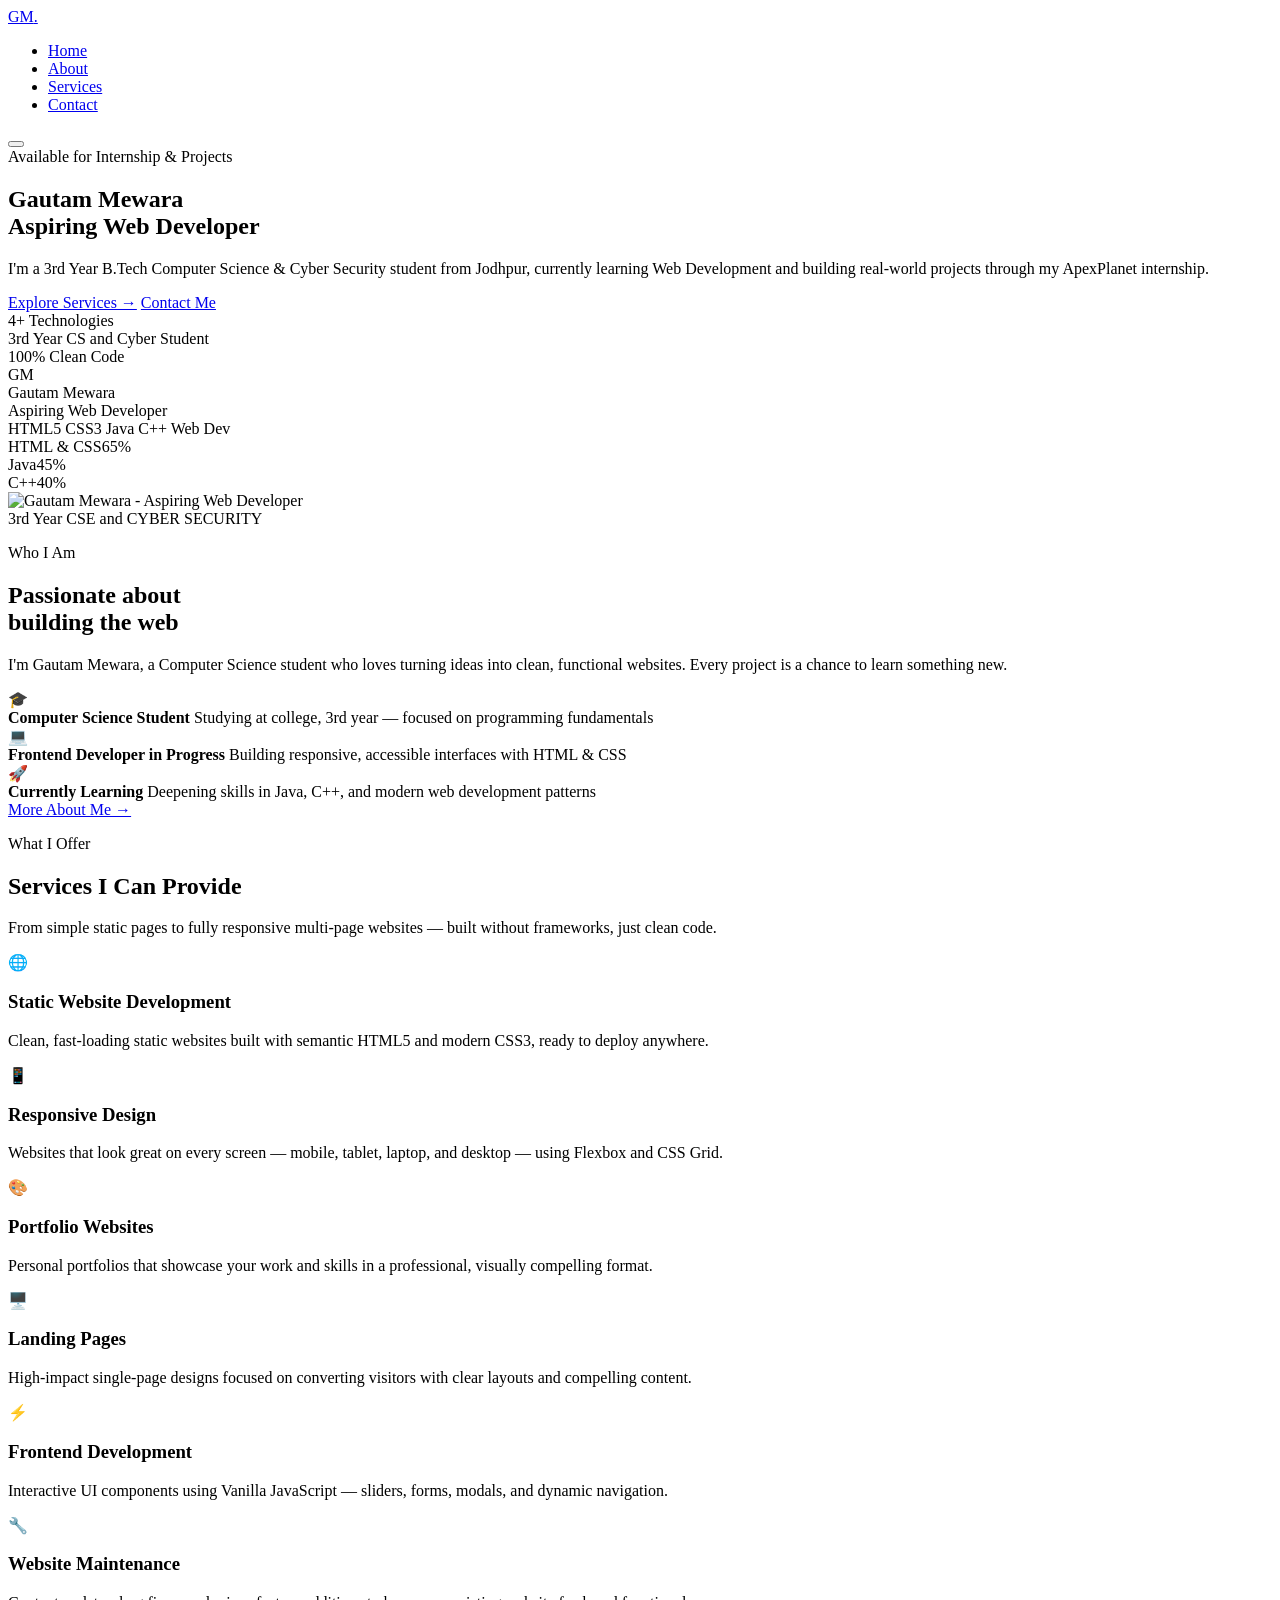
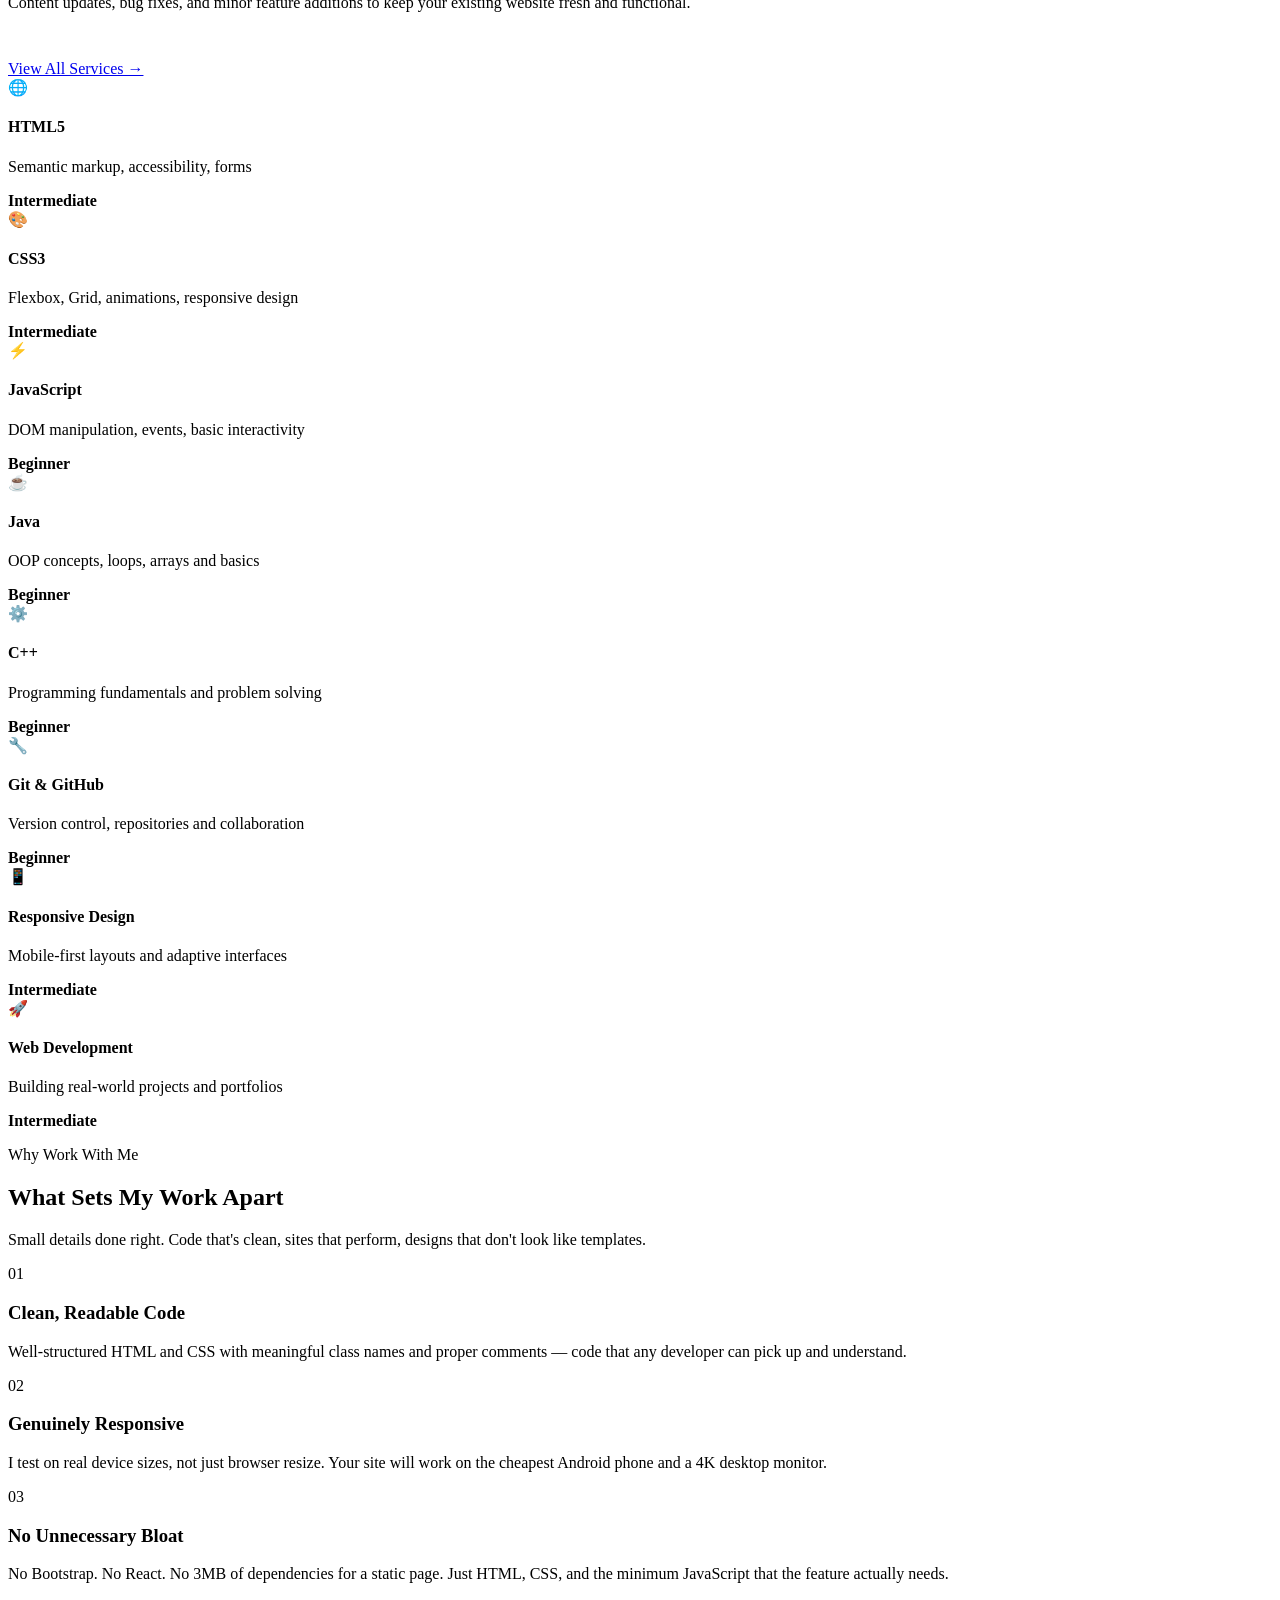
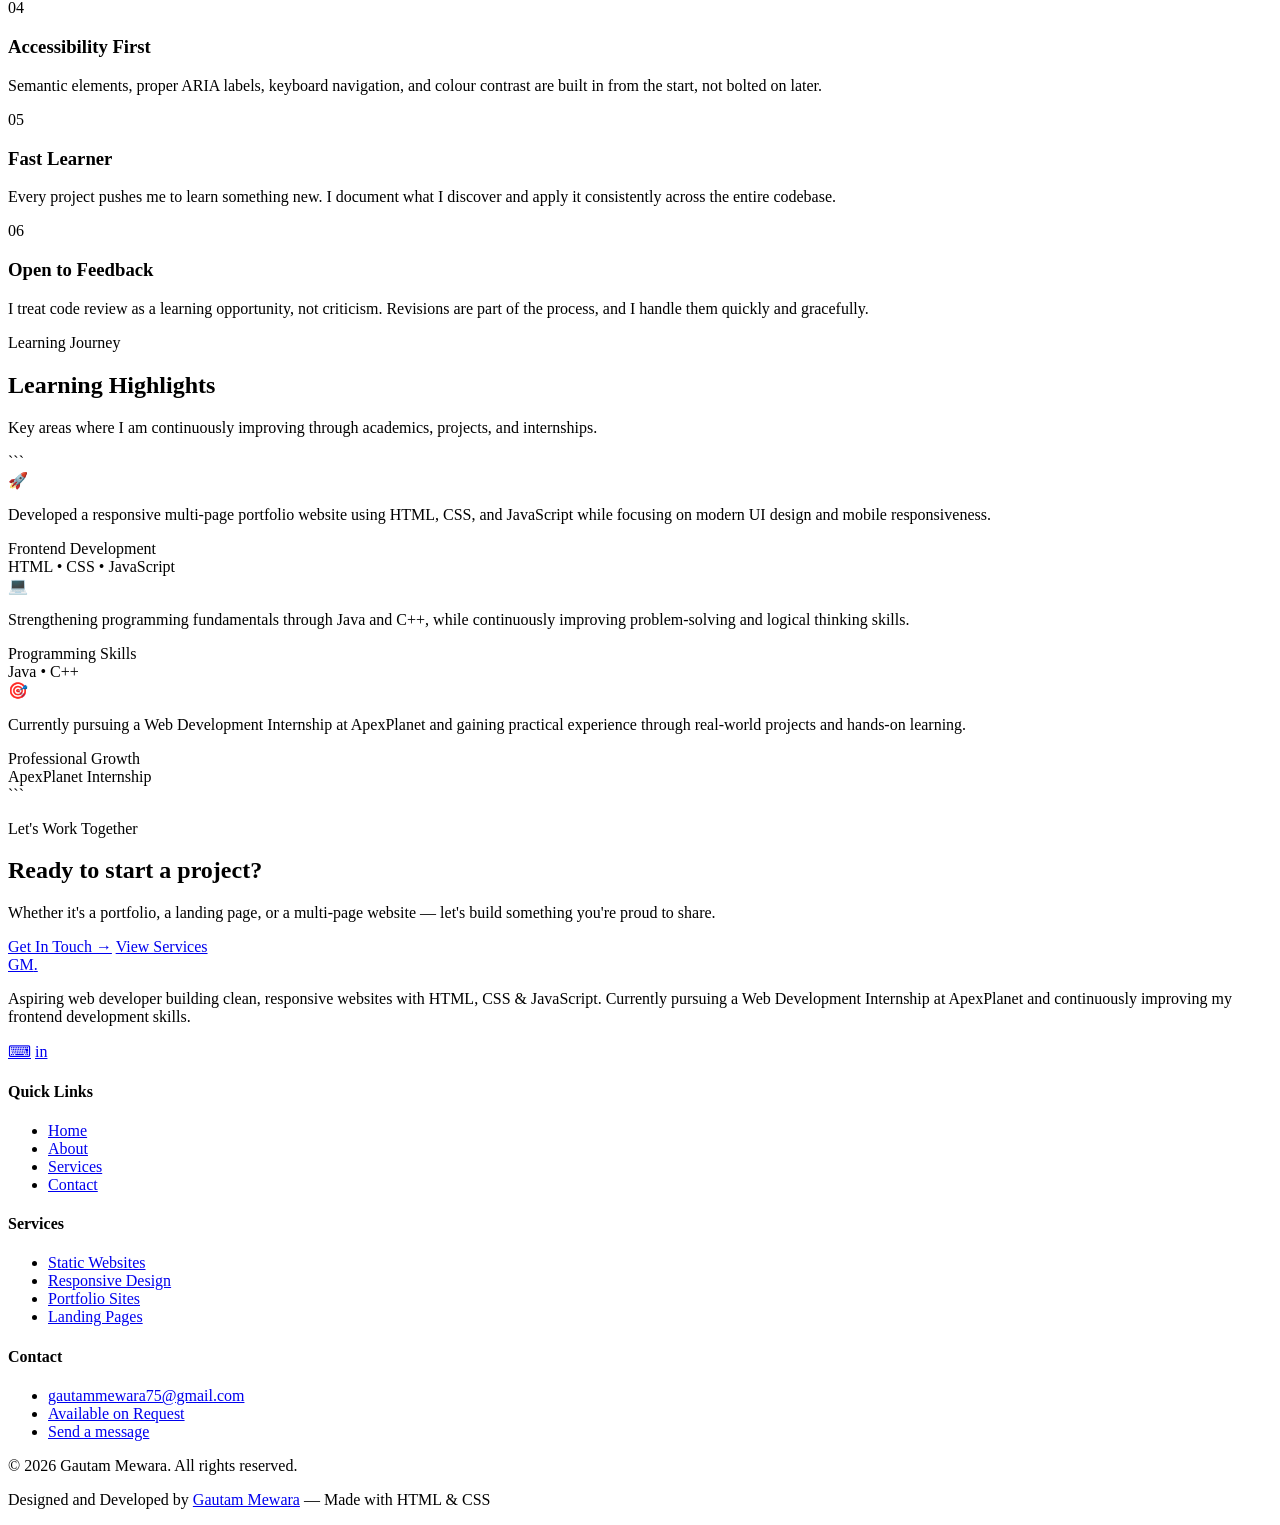
==== index.html @ 84633208 "Add files via upload" ====
<!DOCTYPE html>
<html lang="en">
<head>
  <!-- Created by Gautam Mewara -->
  <meta charset="UTF-8" />
  <meta name="viewport" content="width=device-width, initial-scale=1.0" />
  <meta name="description" content="Gautam Mewara — Aspiring Web Developer. Responsive, modern websites built with HTML, CSS & JavaScript." />
  <title>Gautam Mewara — Aspiring Web Developer</title>
  <link rel="stylesheet" href="css/style.css" />
  <link rel="preconnect" href="https://fonts.googleapis.com" />
  <link rel="preconnect" href="https://fonts.gstatic.com" crossorigin />
</head>
<body>

  <!-- ══ NAVBAR ══════════════════════════════════════════════ -->
  <header>
    <nav class="navbar" role="navigation" aria-label="Main navigation">
      <div class="container nav-inner">
        <a href="index.html" class="nav-logo">GM<span>.</span></a>

        <ul class="nav-links" role="list">
          <li><a href="index.html" class="active" aria-current="page">Home</a></li>
          <li><a href="about.html">About</a></li>
          <li><a href="services.html">Services</a></li>
          <li><a href="contact.html">Contact</a></li>
        </ul>

        <button class="nav-toggle" aria-label="Toggle mobile menu" aria-expanded="false">
          <span></span><span></span><span></span>
        </button>
      </div>
    </nav>
  </header>

  <main>

    <!-- ══ HERO ══════════════════════════════════════════════ -->
    <section class="hero" aria-labelledby="hero-heading">
      <div class="hero-orb-2"></div>
      <div class="container hero-grid">

        <div class="hero-content">
          <div class="hero-eyebrow">Available for Internship &amp; Projects</div>

          <h1 class="hero-title" id="hero-heading">
          Gautam <span class="highlight">Mewara</span><br />
           Aspiring Web Developer
          </h1>
          <p class="hero-subtitle">
           I'm a 3rd Year B.Tech Computer Science & Cyber Security student from Jodhpur, currently learning Web Development and building real-world projects through my ApexPlanet internship.
          </p>

          <div class="hero-actions">
            <a href="services.html" class="btn btn-primary">Explore Services →</a>
            <a href="contact.html" class="btn btn-outline">Contact Me</a>
          </div>

          <div class="hero-stats">
            <div class="stat-item">
              <span class="stat-number">4+</span>
              <span class="stat-label">Technologies</span>
            </div>
            <div class="stat-item">
              <span class="stat-number">3rd</span>
              <span class="stat-label">Year CS and Cyber Student</span>
            </div>
            <div class="stat-item">
              <span class="stat-number">100%</span>
              <span class="stat-label">Clean Code</span>
            </div>
          </div>
        </div>

        <div class="hero-visual" aria-hidden="true">
          <div class="hero-card glass">
            <div class="hero-card-avatar">GM</div>
            <div class="hero-card-name">Gautam Mewara</div>
            <div class="hero-card-role">Aspiring Web Developer</div>

            <div class="hero-card-skills">
              <span class="skill-tag">HTML5</span>
              <span class="skill-tag">CSS3</span>
              <span class="skill-tag">Java</span>
              <span class="skill-tag">C++</span>
              <span class="skill-tag">Web Dev</span>
            </div>

            <div class="hero-card-progress">
              <div class="progress-item">
                <div class="progress-label"><span>HTML &amp; CSS</span><span>65%</span></div>
                <div class="progress-bar"><div class="progress-fill" data-pct="65" style="--pct:65%"></div></div>
              </div>
              <div class="progress-item">
                <div class="progress-label"><span>Java</span><span>45%</span></div>
                <div class="progress-bar"><div class="progress-fill" data-pct="45" style="--pct:45%"></div></div>
              </div>
              <div class="progress-item">
                <div class="progress-label"><span>C++</span><span>40%</span></div>
                <div class="progress-bar"><div class="progress-fill" data-pct="40" style="--pct:40%"></div></div>
              </div>
            </div>
          </div>
        </div>

      </div>
    </section>

    <!-- ══ ABOUT PREVIEW ═════════════════════════════════════ -->
    <section class="section about-preview" aria-labelledby="about-preview-heading">
      <div class="container">
        <div class="about-grid">

          <div class="about-img-wrap">
            <div class="about-img-box">
              <img
                src="images/profile.jpg"
                alt="Gautam Mewara - Aspiring Web Developer"
                loading="lazy"
              />
            </div>
            <div class="about-badge glass">
              <span class="about-badge-num">3rd</span>
              <span class="about-badge-txt">Year CSE and CYBER SECURITY</span>
            </div>
          </div>

          <div class="about-text">
            <p class="tag">Who I Am</p>
            <h2 class="section-title" id="about-preview-heading">
              Passionate about<br />building the web
            </h2>
            <p class="section-subtitle">
              I'm Gautam Mewara, a Computer Science student who loves turning ideas into clean, functional websites. Every project is a chance to learn something new.
            </p>

            <div class="about-highlights">
              <div class="highlight-item">
                <div class="highlight-icon">🎓</div>
                <div class="highlight-text">
                  <strong>Computer Science Student</strong>
                  <span>Studying at college, 3rd year — focused on programming fundamentals</span>
                </div>
              </div>
              <div class="highlight-item">
                <div class="highlight-icon">💻</div>
                <div class="highlight-text">
                  <strong>Frontend Developer in Progress</strong>
                  <span>Building responsive, accessible interfaces with HTML &amp; CSS</span>
                </div>
              </div>
              <div class="highlight-item">
                <div class="highlight-icon">🚀</div>
                <div class="highlight-text">
                  <strong>Currently Learning</strong>
                  <span>Deepening skills in Java, C++, and modern web development patterns</span>
                </div>
              </div>
            </div>

            <a href="about.html" class="btn btn-primary">More About Me →</a>
          </div>

        </div>
      </div>
    </section>

    <!-- ══ SERVICES PREVIEW ══════════════════════════════════ -->
    <section class="section" aria-labelledby="services-preview-heading">
      <div class="container">
        <div class="text-center">
          <p class="tag">What I Offer</p>
          <h2 class="section-title" id="services-preview-heading">Services I Can Provide</h2>
          <p class="section-subtitle">From simple static pages to fully responsive multi-page websites — built without frameworks, just clean code.</p>
        </div>

        <div class="services-grid">
          <article class="service-card glass">
            <div class="service-icon">🌐</div>
            <h3>Static Website Development</h3>
            <p>Clean, fast-loading static websites built with semantic HTML5 and modern CSS3, ready to deploy anywhere.</p>
          </article>
          <article class="service-card glass">
            <div class="service-icon">📱</div>
            <h3>Responsive Design</h3>
            <p>Websites that look great on every screen — mobile, tablet, laptop, and desktop — using Flexbox and CSS Grid.</p>
          </article>
          <article class="service-card glass">
            <div class="service-icon">🎨</div>
            <h3>Portfolio Websites</h3>
            <p>Personal portfolios that showcase your work and skills in a professional, visually compelling format.</p>
          </article>
          <article class="service-card glass">
            <div class="service-icon">🖥️</div>
            <h3>Landing Pages</h3>
            <p>High-impact single-page designs focused on converting visitors with clear layouts and compelling content.</p>
          </article>
          <article class="service-card glass">
            <div class="service-icon">⚡</div>
            <h3>Frontend Development</h3>
            <p>Interactive UI components using Vanilla JavaScript — sliders, forms, modals, and dynamic navigation.</p>
          </article>
          <article class="service-card glass">
            <div class="service-icon">🔧</div>
            <h3>Website Maintenance</h3>
            <p>Content updates, bug fixes, and minor feature additions to keep your existing website fresh and functional.</p>
          </article>
        </div>

        <div class="text-center" style="margin-top:48px;">
          <a href="services.html" class="btn btn-outline">View All Services →</a>
        </div>
      </div>
    </section>

   <!-- ══ SKILLS ════════════════════════════════════════════ -->
<div class="skills-grid">

  <div class="skill-card glass">
    <span class="skill-card-icon">🌐</span>
    <h4>HTML5</h4>
    <p>Semantic markup, accessibility, forms</p>
    <strong>Intermediate</strong>
  </div>

  <div class="skill-card glass">
    <span class="skill-card-icon">🎨</span>
    <h4>CSS3</h4>
    <p>Flexbox, Grid, animations, responsive design</p>
    <strong>Intermediate</strong>
  </div>

  <div class="skill-card glass">
    <span class="skill-card-icon">⚡</span>
    <h4>JavaScript</h4>
    <p>DOM manipulation, events, basic interactivity</p>
    <strong>Beginner</strong>
  </div>

  <div class="skill-card glass">
    <span class="skill-card-icon">☕</span>
    <h4>Java</h4>
    <p>OOP concepts, loops, arrays and basics</p>
    <strong>Beginner</strong>
  </div>

  <div class="skill-card glass">
    <span class="skill-card-icon">⚙️</span>
    <h4>C++</h4>
    <p>Programming fundamentals and problem solving</p>
    <strong>Beginner</strong>
  </div>

  <div class="skill-card glass">
    <span class="skill-card-icon">🔧</span>
    <h4>Git & GitHub</h4>
    <p>Version control, repositories and collaboration</p>
    <strong>Beginner</strong>
  </div>

  <div class="skill-card glass">
    <span class="skill-card-icon">📱</span>
    <h4>Responsive Design</h4>
    <p>Mobile-first layouts and adaptive interfaces</p>
    <strong>Intermediate</strong>
  </div>

  <div class="skill-card glass">
    <span class="skill-card-icon">🚀</span>
    <h4>Web Development</h4>
    <p>Building real-world projects and portfolios</p>
    <strong>Intermediate</strong>
  </div>

</div>

    <!-- ══ WHY CHOOSE ME ══════════════════════════════════════ -->
    <section class="section" aria-labelledby="why-heading">
      <div class="container">
        <div class="text-center">
          <p class="tag">Why Work With Me</p>
          <h2 class="section-title" id="why-heading">What Sets My Work Apart</h2>
          <p class="section-subtitle">Small details done right. Code that's clean, sites that perform, designs that don't look like templates.</p>
        </div>

        <div class="why-grid">
          <div class="why-card">
            <div class="why-number">01</div>
            <h3>Clean, Readable Code</h3>
            <p>Well-structured HTML and CSS with meaningful class names and proper comments — code that any developer can pick up and understand.</p>
          </div>
          <div class="why-card">
            <div class="why-number">02</div>
            <h3>Genuinely Responsive</h3>
            <p>I test on real device sizes, not just browser resize. Your site will work on the cheapest Android phone and a 4K desktop monitor.</p>
          </div>
          <div class="why-card">
            <div class="why-number">03</div>
            <h3>No Unnecessary Bloat</h3>
            <p>No Bootstrap. No React. No 3MB of dependencies for a static page. Just HTML, CSS, and the minimum JavaScript that the feature actually needs.</p>
          </div>
          <div class="why-card">
            <div class="why-number">04</div>
            <h3>Accessibility First</h3>
            <p>Semantic elements, proper ARIA labels, keyboard navigation, and colour contrast are built in from the start, not bolted on later.</p>
          </div>
          <div class="why-card">
            <div class="why-number">05</div>
            <h3>Fast Learner</h3>
            <p>Every project pushes me to learn something new. I document what I discover and apply it consistently across the entire codebase.</p>
          </div>
          <div class="why-card">
            <div class="why-number">06</div>
            <h3>Open to Feedback</h3>
            <p>I treat code review as a learning opportunity, not criticism. Revisions are part of the process, and I handle them quickly and gracefully.</p>
          </div>
        </div>
      </div>
    </section>

    <!-- ══ TESTIMONIALS ══════════════════════════════════════ -->
    <!-- ══ LEARNING HIGHLIGHTS ════════════════════════════════ -->

<section class="section testimonials" aria-labelledby="testimonials-heading">
  <div class="container">
    <div class="text-center">
      <p class="tag">Learning Journey</p>
      <h2 class="section-title" id="testimonials-heading">Learning Highlights</h2>
      <p class="section-subtitle">
        Key areas where I am continuously improving through academics, projects, and internships.
      </p>
    </div>

```
<div class="testimonial-grid">

  <article class="testimonial-card glass">
    <div class="stars">🚀</div>
    <p class="testimonial-quote">
      Developed a responsive multi-page portfolio website using HTML, CSS, and JavaScript while focusing on modern UI design and mobile responsiveness.
    </p>
    <div class="testimonial-author">
      <div>
        <div class="testimonial-name">Frontend Development</div>
        <div class="testimonial-role">HTML • CSS • JavaScript</div>
      </div>
    </div>
  </article>

  <article class="testimonial-card glass">
    <div class="stars">💻</div>
    <p class="testimonial-quote">
      Strengthening programming fundamentals through Java and C++, while continuously improving problem-solving and logical thinking skills.
    </p>
    <div class="testimonial-author">
      <div>
        <div class="testimonial-name">Programming Skills</div>
        <div class="testimonial-role">Java • C++</div>
      </div>
    </div>
  </article>

  <article class="testimonial-card glass">
    <div class="stars">🎯</div>
    <p class="testimonial-quote">
      Currently pursuing a Web Development Internship at ApexPlanet and gaining practical experience through real-world projects and hands-on learning.
    </p>
    <div class="testimonial-author">
      <div>
        <div class="testimonial-name">Professional Growth</div>
        <div class="testimonial-role">ApexPlanet Internship</div>
      </div>
    </div>
  </article>

</div>
```

  </div>
</section>

    <!-- ══ CALL TO ACTION ════════════════════════════════════ -->
    <section class="cta-section" aria-labelledby="cta-heading">
      <div class="container">
        <p class="tag">Let's Work Together</p>
        <h2 class="section-title" id="cta-heading">Ready to start a project?</h2>
        <p class="section-subtitle">
          Whether it's a portfolio, a landing page, or a multi-page website — let's build something you're proud to share.
        </p>
        <div class="cta-actions">
          <a href="contact.html" class="btn btn-primary">Get In Touch →</a>
          <a href="services.html" class="btn btn-outline">View Services</a>
        </div>
      </div>
    </section>

  </main>

  <!-- ══ FOOTER ════════════════════════════════════════════ -->
  <footer class="footer" role="contentinfo">
    <div class="container">
      <div class="footer-grid">
        <div class="footer-brand">
          <a href="index.html" class="nav-logo">GM<span>.</span></a>
          <p>Aspiring web developer building clean, responsive websites with HTML, CSS &amp; JavaScript. Currently pursuing a Web Development Internship at ApexPlanet and continuously improving my frontend development skills.</p>
          <div class="footer-social">
            <a href="https://github.com/gautammewara75" target="_blank" rel="noopener noreferrer" class="social-link" aria-label="GitHub">⌨</a>
            <a href="https://www.linkedin.com/in/gautammewara75" target="_blank" rel="noopener noreferrer" class="social-link" aria-label="LinkedIn">in</a>
          </div>
        </div>

        <div class="footer-col">
          <h4>Quick Links</h4>
          <ul>
            <li><a href="index.html">Home</a></li>
            <li><a href="about.html">About</a></li>
            <li><a href="services.html">Services</a></li>
            <li><a href="contact.html">Contact</a></li>
          </ul>
        </div>

        <div class="footer-col">
          <h4>Services</h4>
          <ul>
            <li><a href="services.html">Static Websites</a></li>
            <li><a href="services.html">Responsive Design</a></li>
            <li><a href="services.html">Portfolio Sites</a></li>
            <li><a href="services.html">Landing Pages</a></li>
          </ul>
        </div>

        <div class="footer-col">
          <h4>Contact</h4>
          <ul>
            <li><a href="mailto:gautammewara75@gmail.com">gautammewara75@gmail.com</a></li>
            <li><a href="tel:Available on Request">Available on Request</a></li>
            <li><a href="contact.html">Send a message</a></li>
          </ul>
        </div>
      </div>

      <div class="footer-bottom">
        <p>© 2026 Gautam Mewara. All rights reserved.</p>
        <p>Designed and Developed by <a href="about.html">Gautam Mewara</a> — Made with HTML &amp; CSS</p>
      </div>
    </div>
  </footer>

  <script src="js/script.js"></script>
</body>
</html>
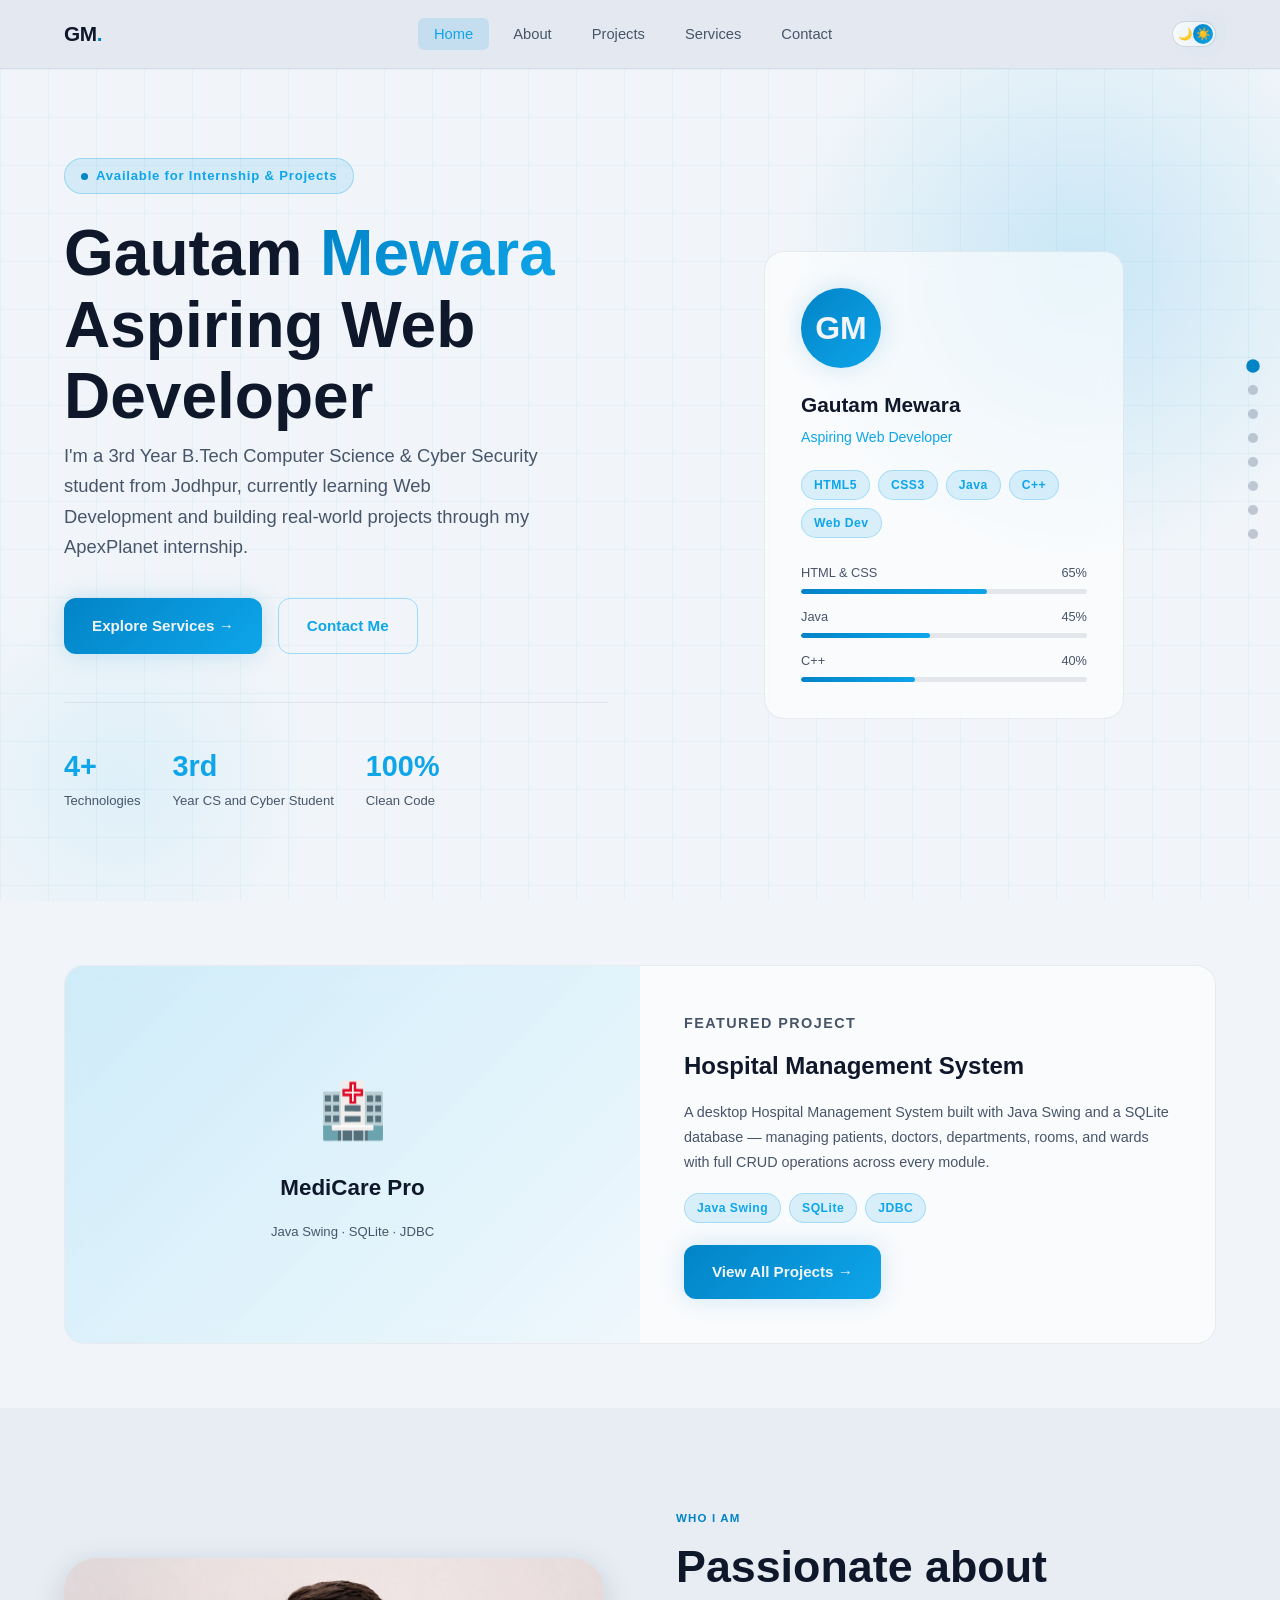
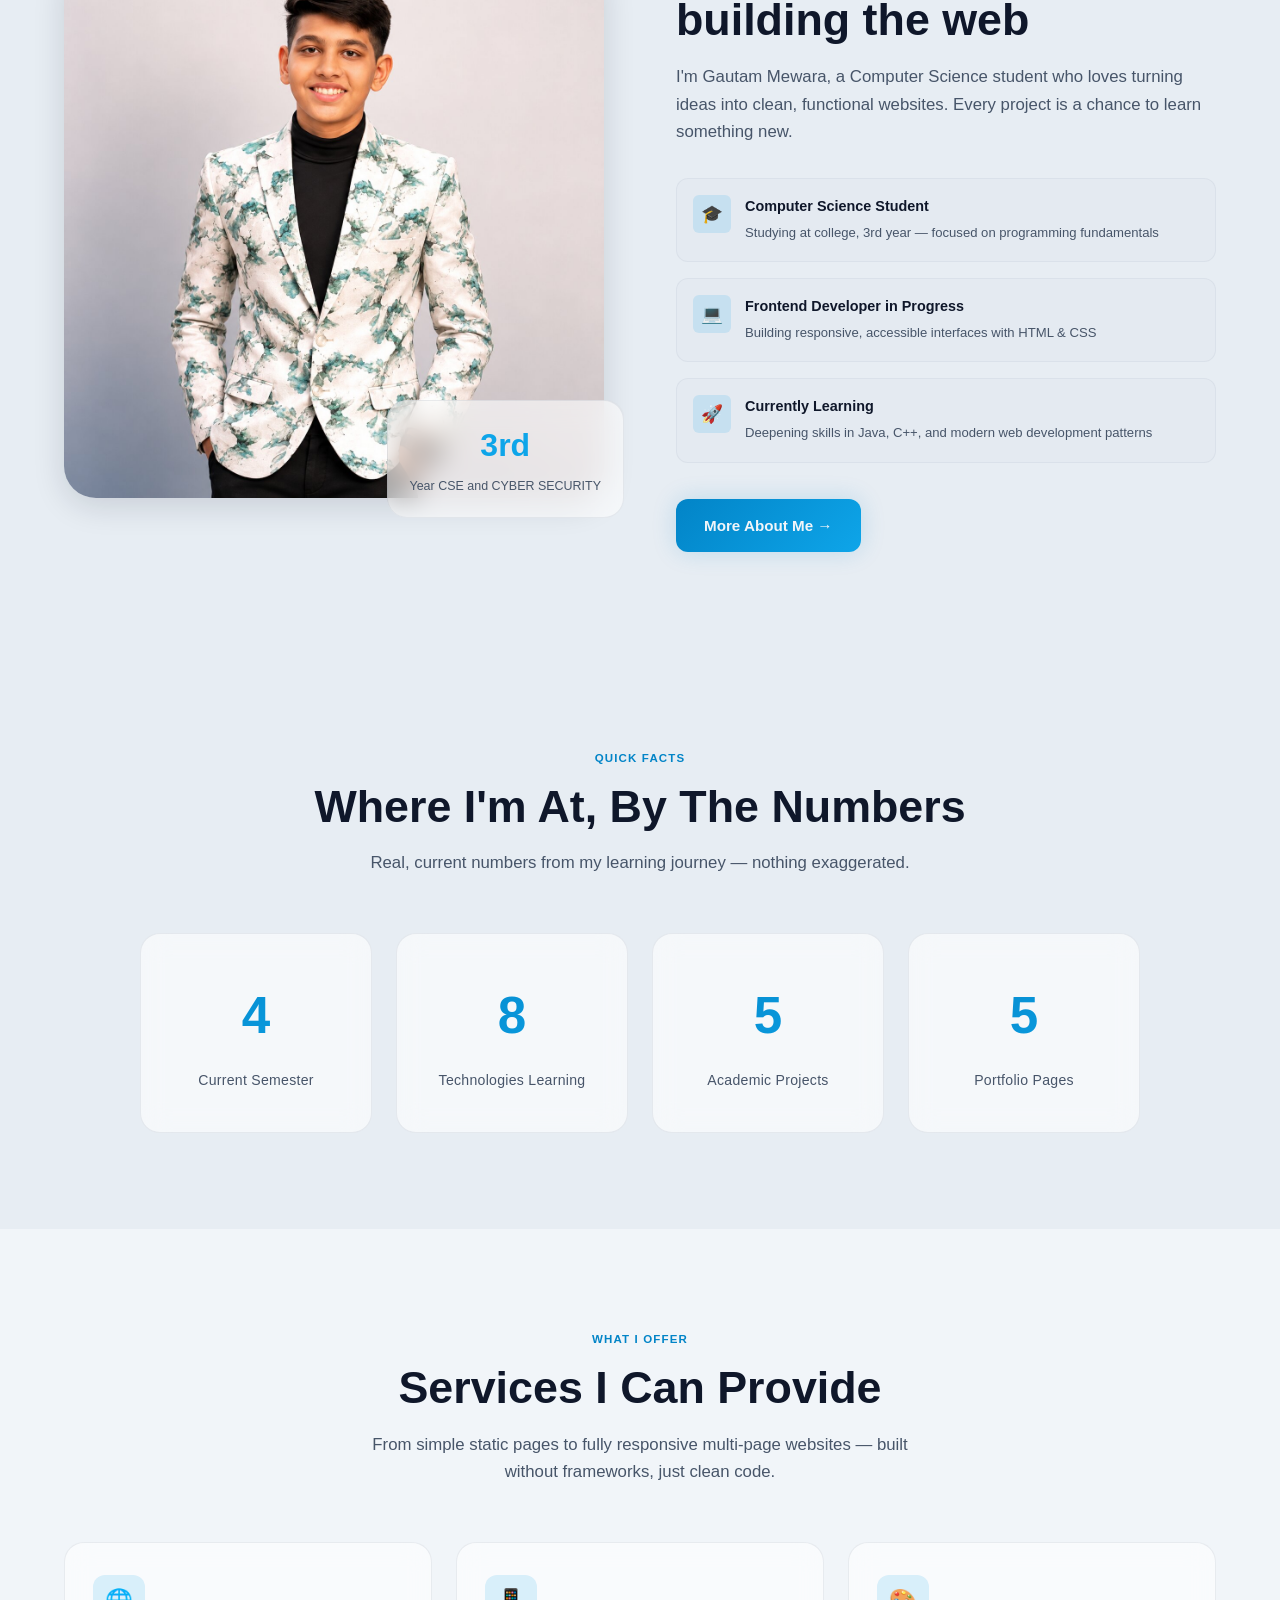
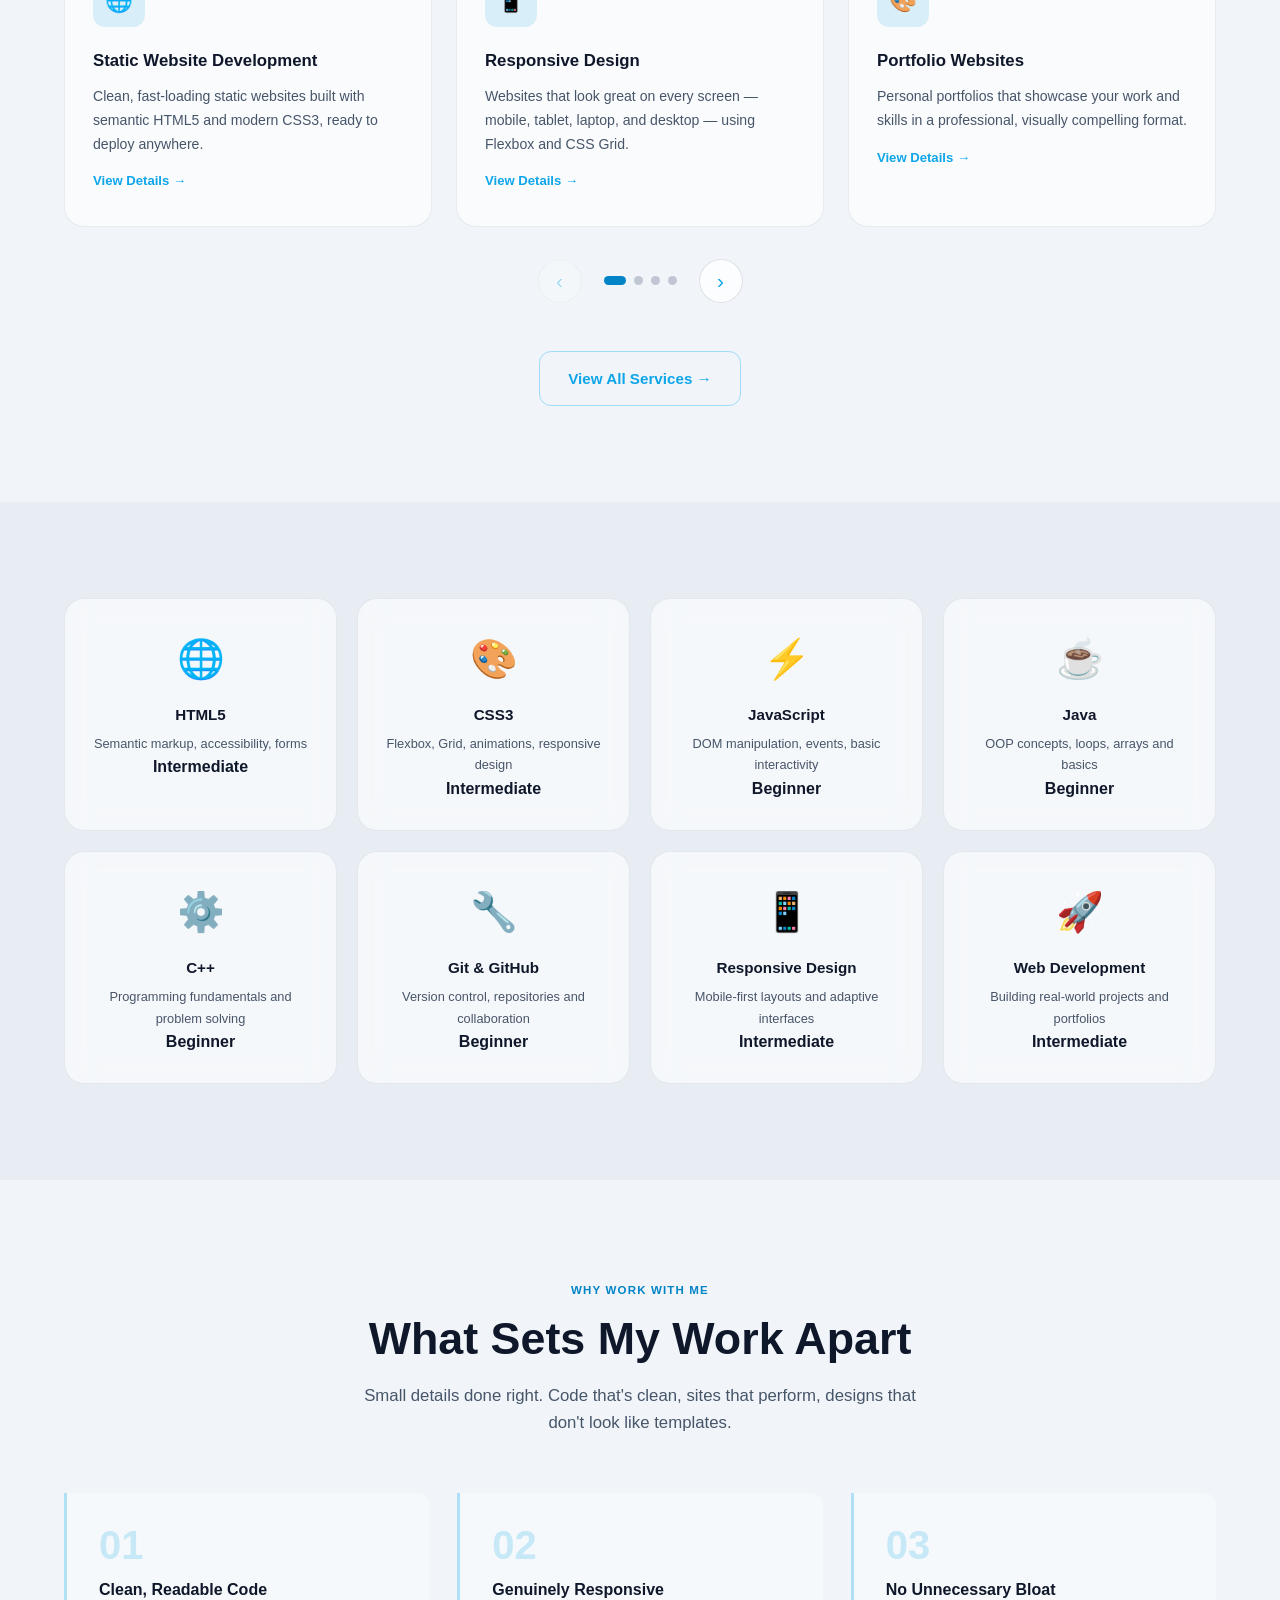
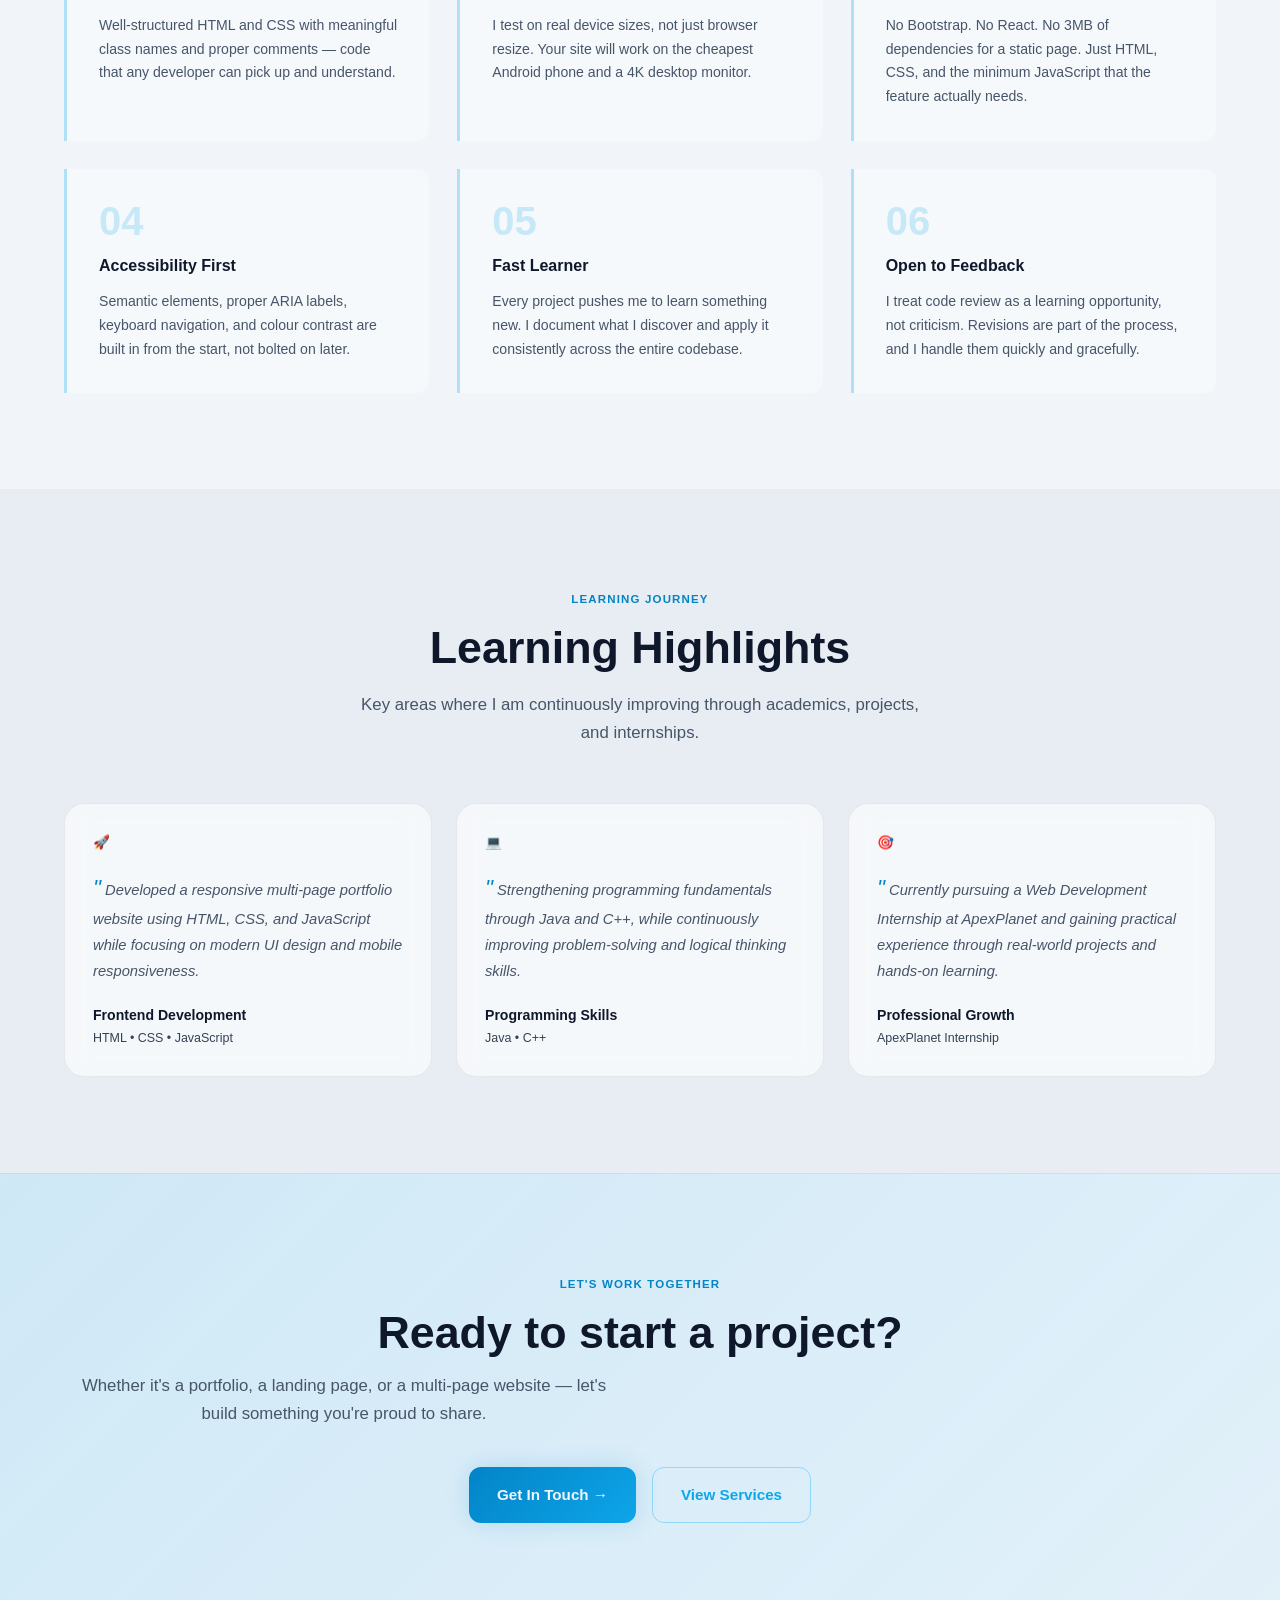
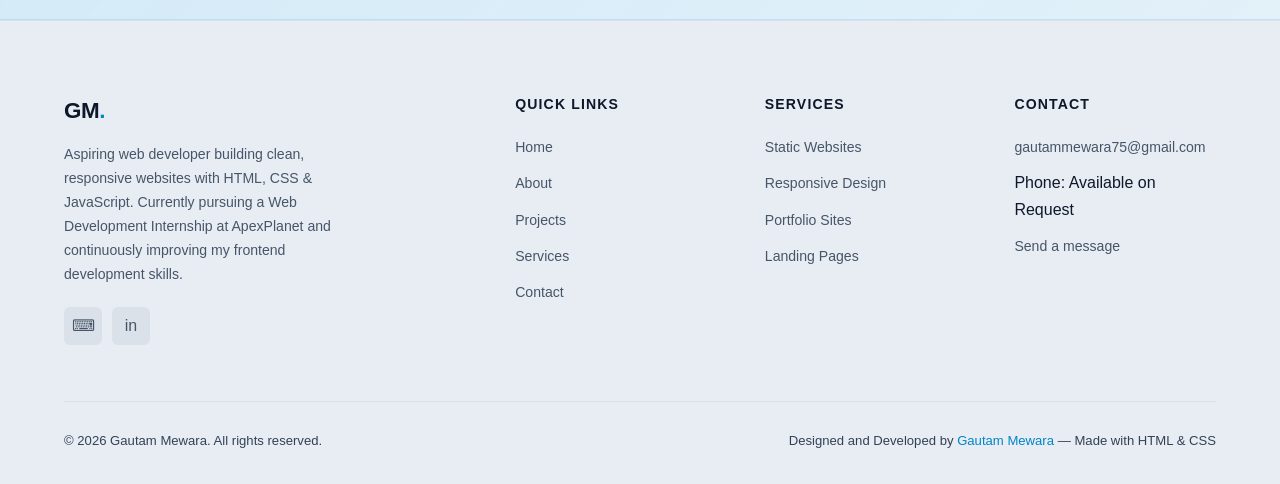
==== commit f737fff3: "Add files via upload" ====
--- a/index.html
+++ b/index.html
@@ -2,6 +2,16 @@
 <html lang="en">
 <head>
   <!-- Created by Gautam Mewara -->
+  <script>
+    // Apply saved theme before first paint to avoid a flash of the wrong theme.
+    (function () {
+      try {
+        var stored = localStorage.getItem('theme');
+        var theme = stored || (matchMedia('(prefers-color-scheme: light)').matches ? 'light' : 'dark');
+        if (theme === 'light') document.documentElement.setAttribute('data-theme', 'light');
+      } catch (e) { /* localStorage unavailable */ }
+    })();
+  </script>
   <meta charset="UTF-8" />
   <meta name="viewport" content="width=device-width, initial-scale=1.0" />
   <meta name="description" content="Gautam Mewara — Aspiring Web Developer. Responsive, modern websites built with HTML, CSS & JavaScript." />
@@ -11,6 +21,7 @@
   <link rel="preconnect" href="https://fonts.gstatic.com" crossorigin />
 </head>
 <body>
+  <a href="#main-content" class="skip-link">Skip to content</a>
 
   <!-- ══ NAVBAR ══════════════════════════════════════════════ -->
   <header>
@@ -21,6 +32,7 @@
         <ul class="nav-links" role="list">
           <li><a href="index.html" class="active" aria-current="page">Home</a></li>
           <li><a href="about.html">About</a></li>
+          <li><a href="projects.html">Projects</a></li>
           <li><a href="services.html">Services</a></li>
           <li><a href="contact.html">Contact</a></li>
         </ul>
@@ -28,14 +40,30 @@
         <button class="nav-toggle" aria-label="Toggle mobile menu" aria-expanded="false">
           <span></span><span></span><span></span>
         </button>
+        <button class="theme-toggle" id="theme-toggle" type="button" aria-pressed="false" aria-label="Switch to light theme">
+          <span class="theme-icon theme-icon-dark" aria-hidden="true">🌙</span>
+          <span class="theme-icon theme-icon-light" aria-hidden="true">☀️</span>
+        </button>
       </div>
     </nav>
   </header>
 
-  <main>
+  <!-- Active-section quick nav (desktop only) -->
+  <nav class="section-nav" aria-label="Jump to section">
+    <a href="#hero" class="section-nav-dot active" data-section="hero" aria-label="Home"></a>
+    <a href="#featured-project" class="section-nav-dot" data-section="featured-project" aria-label="Featured Project"></a>
+    <a href="#about-preview" class="section-nav-dot" data-section="about-preview" aria-label="About"></a>
+    <a href="#by-the-numbers" class="section-nav-dot" data-section="by-the-numbers" aria-label="Quick Facts"></a>
+    <a href="#services-preview" class="section-nav-dot" data-section="services-preview" aria-label="Services"></a>
+    <a href="#skills" class="section-nav-dot" data-section="skills" aria-label="Skills"></a>
+    <a href="#why-choose" class="section-nav-dot" data-section="why-choose" aria-label="Why Me"></a>
+    <a href="#learning-journey" class="section-nav-dot" data-section="learning-journey" aria-label="Learning"></a>
+  </nav>
+
+  <main id="main-content">
 
     <!-- ══ HERO ══════════════════════════════════════════════ -->
-    <section class="hero" aria-labelledby="hero-heading">
+    <section class="hero" id="hero" aria-labelledby="hero-heading">
       <div class="hero-orb-2"></div>
       <div class="container hero-grid">
 
@@ -105,8 +133,36 @@
       </div>
     </section>
 
+    <!-- ══ FEATURED PROJECT TEASER ═══════════════════════════ -->
+    <section class="section" id="featured-project" aria-labelledby="featured-project-teaser-heading" style="padding-top:64px; padding-bottom:64px;">
+      <div class="container">
+        <div class="featured-project-card glass">
+          <div class="featured-project-visual">
+            <span class="fp-icon" aria-hidden="true">🏥</span>
+            <span class="fp-name">MediCare Pro</span>
+            <span class="fp-tagline">Java Swing · SQLite · JDBC</span>
+          </div>
+          <div class="featured-project-body">
+            <p class="tag">Featured Project</p>
+            <h3 id="featured-project-teaser-heading">Hospital Management System</h3>
+            <p>
+              A desktop Hospital Management System built with Java Swing and a SQLite database —
+              managing patients, doctors, departments, rooms, and wards with full CRUD operations
+              across every module.
+            </p>
+            <div class="fp-tech-row">
+              <span class="skill-tag">Java Swing</span>
+              <span class="skill-tag">SQLite</span>
+              <span class="skill-tag">JDBC</span>
+            </div>
+            <a href="projects.html" class="btn btn-primary">View All Projects →</a>
+          </div>
+        </div>
+      </div>
+    </section>
+
     <!-- ══ ABOUT PREVIEW ═════════════════════════════════════ -->
-    <section class="section about-preview" aria-labelledby="about-preview-heading">
+    <section class="section about-preview" id="about-preview" aria-labelledby="about-preview-heading">
       <div class="container">
         <div class="about-grid">
 
@@ -164,8 +220,38 @@
       </div>
     </section>
 
+    <!-- ══ QUICK FACTS / ANIMATED COUNTERS ═══════════════════ -->
+    <section class="section counters-section" id="by-the-numbers" aria-labelledby="counters-heading">
+      <div class="container">
+        <div class="text-center">
+          <p class="tag">Quick Facts</p>
+          <h2 class="section-title" id="counters-heading">Where I'm At, By The Numbers</h2>
+          <p class="section-subtitle">Real, current numbers from my learning journey — nothing exaggerated.</p>
+        </div>
+
+        <div class="counters-grid">
+          <div class="counter-card glass">
+            <span class="counter-number" data-target="4">0</span>
+            <span class="counter-label">Current Semester</span>
+          </div>
+          <div class="counter-card glass">
+            <span class="counter-number" data-target="8">0</span>
+            <span class="counter-label">Technologies Learning</span>
+          </div>
+          <div class="counter-card glass">
+            <span class="counter-number" data-target="5">0</span>
+            <span class="counter-label">Academic Projects</span>
+          </div>
+          <div class="counter-card glass">
+            <span class="counter-number" data-target="5">0</span>
+            <span class="counter-label">Portfolio Pages</span>
+          </div>
+        </div>
+      </div>
+    </section>
+
     <!-- ══ SERVICES PREVIEW ══════════════════════════════════ -->
-    <section class="section" aria-labelledby="services-preview-heading">
+    <section class="section" id="services-preview" aria-labelledby="services-preview-heading">
       <div class="container">
         <div class="text-center">
           <p class="tag">What I Offer</p>
@@ -173,37 +259,47 @@
           <p class="section-subtitle">From simple static pages to fully responsive multi-page websites — built without frameworks, just clean code.</p>
         </div>
 
-        <div class="services-grid">
-          <article class="service-card glass">
-            <div class="service-icon">🌐</div>
-            <h3>Static Website Development</h3>
-            <p>Clean, fast-loading static websites built with semantic HTML5 and modern CSS3, ready to deploy anywhere.</p>
-          </article>
-          <article class="service-card glass">
-            <div class="service-icon">📱</div>
-            <h3>Responsive Design</h3>
-            <p>Websites that look great on every screen — mobile, tablet, laptop, and desktop — using Flexbox and CSS Grid.</p>
-          </article>
-          <article class="service-card glass">
-            <div class="service-icon">🎨</div>
-            <h3>Portfolio Websites</h3>
-            <p>Personal portfolios that showcase your work and skills in a professional, visually compelling format.</p>
-          </article>
-          <article class="service-card glass">
-            <div class="service-icon">🖥️</div>
-            <h3>Landing Pages</h3>
-            <p>High-impact single-page designs focused on converting visitors with clear layouts and compelling content.</p>
-          </article>
-          <article class="service-card glass">
-            <div class="service-icon">⚡</div>
-            <h3>Frontend Development</h3>
-            <p>Interactive UI components using Vanilla JavaScript — sliders, forms, modals, and dynamic navigation.</p>
-          </article>
-          <article class="service-card glass">
-            <div class="service-icon">🔧</div>
-            <h3>Website Maintenance</h3>
-            <p>Content updates, bug fixes, and minor feature additions to keep your existing website fresh and functional.</p>
-          </article>
+        <div class="carousel" id="services-carousel" aria-roledescription="carousel" aria-label="Services I offer">
+          <div class="carousel-viewport">
+            <div class="services-grid carousel-track" id="services-track">
+              <article class="service-card glass" data-service-id="static-website">
+                <div class="service-icon">🌐</div>
+                <h3>Static Website Development</h3>
+                <p>Clean, fast-loading static websites built with semantic HTML5 and modern CSS3, ready to deploy anywhere.</p>
+              </article>
+              <article class="service-card glass" data-service-id="responsive-design">
+                <div class="service-icon">📱</div>
+                <h3>Responsive Design</h3>
+                <p>Websites that look great on every screen — mobile, tablet, laptop, and desktop — using Flexbox and CSS Grid.</p>
+              </article>
+              <article class="service-card glass" data-service-id="portfolio-websites">
+                <div class="service-icon">🎨</div>
+                <h3>Portfolio Websites</h3>
+                <p>Personal portfolios that showcase your work and skills in a professional, visually compelling format.</p>
+              </article>
+              <article class="service-card glass" data-service-id="landing-pages">
+                <div class="service-icon">🖥️</div>
+                <h3>Landing Pages</h3>
+                <p>High-impact single-page designs focused on converting visitors with clear layouts and compelling content.</p>
+              </article>
+              <article class="service-card glass" data-service-id="frontend-development">
+                <div class="service-icon">⚡</div>
+                <h3>Frontend Development</h3>
+                <p>Interactive UI components using Vanilla JavaScript — sliders, forms, modals, and dynamic navigation.</p>
+              </article>
+              <article class="service-card glass" data-service-id="website-maintenance">
+                <div class="service-icon">🔧</div>
+                <h3>Website Maintenance</h3>
+                <p>Content updates, bug fixes, and minor feature additions to keep your existing website fresh and functional.</p>
+              </article>
+            </div>
+          </div>
+
+          <div class="carousel-controls">
+            <button type="button" class="carousel-btn carousel-prev" aria-label="Previous service">‹</button>
+            <div class="carousel-dots" id="services-dots"></div>
+            <button type="button" class="carousel-btn carousel-next" aria-label="Next service">›</button>
+          </div>
         </div>
 
         <div class="text-center" style="margin-top:48px;">
@@ -212,7 +308,25 @@
       </div>
     </section>
 
+    <!-- Service detail modal — populated by js/script.js from whichever
+         service card / carousel slide was activated -->
+    <div class="modal-overlay" id="service-modal" role="dialog" aria-modal="true" aria-labelledby="service-modal-title" hidden>
+      <div class="modal-box glass">
+        <button type="button" class="modal-close" id="service-modal-close" aria-label="Close dialog">✕</button>
+        <div class="modal-icon" id="service-modal-icon" aria-hidden="true"></div>
+        <h3 class="modal-title" id="service-modal-title"></h3>
+        <p class="modal-desc" id="service-modal-desc"></p>
+        <ul class="modal-features" id="service-modal-features"></ul>
+        <div class="modal-actions">
+          <a href="contact.html" class="btn btn-primary">Get In Touch →</a>
+          <a href="services.html" class="btn btn-outline">View All Services</a>
+        </div>
+      </div>
+    </div>
+
    <!-- ══ SKILLS ════════════════════════════════════════════ -->
+<section class="section skills-section" id="skills" aria-label="Skills">
+  <div class="container">
 <div class="skills-grid">
 
   <div class="skill-card glass">
@@ -272,9 +386,11 @@
   </div>
 
 </div>
+  </div>
+</section>
 
     <!-- ══ WHY CHOOSE ME ══════════════════════════════════════ -->
-    <section class="section" aria-labelledby="why-heading">
+    <section class="section" id="why-choose" aria-labelledby="why-heading">
       <div class="container">
         <div class="text-center">
           <p class="tag">Why Work With Me</p>
@@ -320,7 +436,7 @@
     <!-- ══ TESTIMONIALS ══════════════════════════════════════ -->
     <!-- ══ LEARNING HIGHLIGHTS ════════════════════════════════ -->
 
-<section class="section testimonials" aria-labelledby="testimonials-heading">
+<section class="section testimonials" id="learning-journey" aria-labelledby="testimonials-heading">
   <div class="container">
     <div class="text-center">
       <p class="tag">Learning Journey</p>
@@ -330,7 +446,6 @@
       </p>
     </div>
 
-```
 <div class="testimonial-grid">
 
   <article class="testimonial-card glass">
@@ -373,7 +488,6 @@
   </article>
 
 </div>
-```
 
   </div>
 </section>
@@ -404,7 +518,7 @@
           <p>Aspiring web developer building clean, responsive websites with HTML, CSS &amp; JavaScript. Currently pursuing a Web Development Internship at ApexPlanet and continuously improving my frontend development skills.</p>
           <div class="footer-social">
             <a href="https://github.com/gautammewara75" target="_blank" rel="noopener noreferrer" class="social-link" aria-label="GitHub">⌨</a>
-            <a href="https://www.linkedin.com/in/gautammewara75" target="_blank" rel="noopener noreferrer" class="social-link" aria-label="LinkedIn">in</a>
+            <a href="https://linkedin.com/in/gautammewara75" target="_blank" rel="noopener noreferrer" class="social-link" aria-label="LinkedIn">in</a>
           </div>
         </div>
 
@@ -413,6 +527,7 @@
           <ul>
             <li><a href="index.html">Home</a></li>
             <li><a href="about.html">About</a></li>
+            <li><a href="projects.html">Projects</a></li>
             <li><a href="services.html">Services</a></li>
             <li><a href="contact.html">Contact</a></li>
           </ul>
@@ -432,7 +547,7 @@
           <h4>Contact</h4>
           <ul>
             <li><a href="mailto:gautammewara75@gmail.com">gautammewara75@gmail.com</a></li>
-            <li><a href="tel:Available on Request">Available on Request</a></li>
+            <li><span>Phone: Available on Request</span></li>
             <li><a href="contact.html">Send a message</a></li>
           </ul>
         </div>
@@ -445,6 +560,8 @@
     </div>
   </footer>
 
+  <button id="back-to-top" class="back-to-top" type="button" aria-label="Back to top">↑</button>
+
   <script src="js/script.js"></script>
 </body>
 </html>
--- a/css/style.css
+++ b/css/style.css
@@ -0,0 +1,1718 @@
+/* ============================================================
+   style.css — Gautam Mewara Portfolio
+   Created by Gautam Mewara
+   ============================================================ */
+
+/* ── Reset & Base ─────────────────────────────────────────── */
+*, *::before, *::after { box-sizing: border-box; margin: 0; padding: 0; }
+
+:root {
+  --navy:       #0f172a;
+  --navy-mid:   #1e293b;
+  --sky:        #0ea5e9;
+  --sky-light:  #38bdf8;
+  --snow:       #f8fafc;
+  --slate:      #94a3b8;
+  --slate-dark: #64748b;
+  --white:      #ffffff;
+
+  /* RGB triplets used inside rgba() so the dark/light theme can swap the
+     base colour while every existing opacity value stays untouched. */
+  --surface-rgb: 30,41,59;    /* card / glass panels */
+  --deep-rgb:    15,23,42;    /* navbar, inputs, deepest panels */
+  --ink-rgb:     148,163,184; /* borders, dividers, track lines */
+
+  --radius-sm:  6px;
+  --radius-md:  12px;
+  --radius-lg:  20px;
+  --radius-xl:  32px;
+
+  --shadow-sm:  0 1px 3px rgba(0,0,0,.3);
+  --shadow-md:  0 4px 16px rgba(0,0,0,.4);
+  --shadow-lg:  0 8px 32px rgba(0,0,0,.5);
+  --shadow-glow: 0 0 24px rgba(14,165,233,.35);
+
+  --transition: .28s cubic-bezier(.4,0,.2,1);
+
+  --font-display: 'Space Grotesk', sans-serif;
+  --font-body:    'Inter', sans-serif;
+}
+
+/* ── Light theme overrides ─────────────────────────────────────────
+   Toggled by setting data-theme="light" on <html> (see js/script.js).
+   Only colour tokens change; layout, spacing and content stay identical. */
+html[data-theme="light"] {
+  --navy:       #f1f5f9;
+  --navy-mid:   #e7edf3;
+  --sky:        #0284c7;
+  --sky-light:  #0ea5e9;
+  --snow:       #0f172a;
+  --slate:      #475569;
+  --slate-dark: #334155;
+  --white:      #0f172a;
+
+  --surface-rgb: 255,255,255;
+  --deep-rgb:    226,232,240;
+  --ink-rgb:     100,116,139;
+
+  --shadow-sm:  0 1px 3px rgba(15,23,42,.08);
+  --shadow-md:  0 4px 16px rgba(15,23,42,.10);
+  --shadow-lg:  0 8px 32px rgba(15,23,42,.14);
+  --shadow-glow: 0 0 24px rgba(2,132,199,.18);
+}
+
+html { scroll-behavior: smooth; font-size: 16px; }
+
+/* Keeps in-page anchor jumps (FAQ links, section-nav dots, skip link) from
+   hiding under the sticky navbar */
+[id] { scroll-margin-top: 84px; }
+
+body {
+  font-family: var(--font-body);
+  background: var(--navy);
+  color: var(--snow);
+  line-height: 1.65;
+  overflow-x: hidden;
+  transition: background-color var(--transition), color var(--transition);
+}
+
+a { color: var(--sky-light); text-decoration: none; transition: color var(--transition); }
+a:hover { color: var(--white); }
+img { display: block; max-width: 100%; }
+ul { list-style: none; }
+button { cursor: pointer; font-family: inherit; }
+
+/* Google Fonts import */
+@import url('https://fonts.googleapis.com/css2?family=Space+Grotesk:wght@400;500;600;700&family=Inter:wght@400;500;600&display=swap');
+
+/* ── Utility ──────────────────────────────────────────────── */
+.container { width: 90%; max-width: 1200px; margin: 0 auto; }
+.section    { padding: 96px 0; }
+.section-sm { padding: 64px 0; }
+
+.tag {
+  display: inline-block;
+  font-size: .72rem;
+  font-weight: 600;
+  letter-spacing: .1em;
+  text-transform: uppercase;
+  color: var(--sky);
+  margin-bottom: 12px;
+}
+
+.section-title {
+  font-family: var(--font-display);
+  font-size: clamp(1.9rem, 3.5vw, 2.8rem);
+  font-weight: 700;
+  color: var(--white);
+  line-height: 1.2;
+  margin-bottom: 16px;
+}
+
+.section-subtitle {
+  color: var(--slate);
+  font-size: 1.05rem;
+  max-width: 560px;
+  margin-bottom: 56px;
+}
+
+.text-center { text-align: center; }
+.text-center .section-subtitle { margin-left: auto; margin-right: auto; }
+
+/* ── Buttons ──────────────────────────────────────────────── */
+.btn {
+  display: inline-flex;
+  align-items: center;
+  gap: 8px;
+  padding: 14px 28px;
+  border-radius: var(--radius-md);
+  font-size: .95rem;
+  font-weight: 600;
+  transition: all var(--transition);
+  border: none;
+  position: relative;
+  overflow: hidden;
+}
+
+.btn-primary {
+  background: linear-gradient(135deg, var(--sky), var(--sky-light));
+  color: var(--navy);
+  box-shadow: var(--shadow-glow);
+}
+.btn-primary:hover {
+  transform: translateY(-2px);
+  box-shadow: 0 0 36px rgba(14,165,233,.55);
+  color: var(--navy);
+}
+
+.btn-outline {
+  background: transparent;
+  border: 1.5px solid rgba(56,189,248,.45);
+  color: var(--sky-light);
+}
+.btn-outline:hover {
+  background: rgba(14,165,233,.12);
+  border-color: var(--sky-light);
+  transform: translateY(-2px);
+  color: var(--white);
+}
+
+/* ── Glassmorphism card ───────────────────────────────────── */
+.glass {
+  background: rgba(var(--surface-rgb),.6);
+  border: 1px solid rgba(var(--ink-rgb),.12);
+  backdrop-filter: blur(14px);
+  -webkit-backdrop-filter: blur(14px);
+  border-radius: var(--radius-lg);
+}
+
+/* ══════════════════════════════════════════════════════════
+   NAVBAR
+══════════════════════════════════════════════════════════ */
+.navbar {
+  position: sticky;
+  top: 0;
+  z-index: 1000;
+  background: rgba(var(--deep-rgb),.88);
+  border-bottom: 1px solid rgba(var(--ink-rgb),.1);
+  backdrop-filter: blur(18px);
+  -webkit-backdrop-filter: blur(18px);
+  padding: 0;
+}
+
+.nav-inner {
+  display: flex;
+  align-items: center;
+  justify-content: space-between;
+  height: 68px;
+}
+
+.nav-logo {
+  font-family: var(--font-display);
+  font-size: 1.3rem;
+  font-weight: 700;
+  color: var(--white);
+  letter-spacing: -.02em;
+}
+.nav-logo span { color: var(--sky); }
+
+.nav-links {
+  display: flex;
+  gap: 8px;
+  align-items: center;
+}
+
+.nav-links a {
+  color: var(--slate);
+  font-size: .92rem;
+  font-weight: 500;
+  padding: 8px 16px;
+  border-radius: var(--radius-sm);
+  transition: all var(--transition);
+}
+.nav-links a:hover,
+.nav-links a.active {
+  color: var(--white);
+  background: rgba(14,165,233,.14);
+}
+.nav-links a.active { color: var(--sky-light); }
+
+/* Hamburger */
+.nav-toggle {
+  display: none;
+  flex-direction: column;
+  gap: 5px;
+  background: none;
+  border: none;
+  padding: 6px;
+}
+.nav-toggle span {
+  display: block;
+  width: 24px;
+  height: 2px;
+  background: var(--snow);
+  border-radius: 2px;
+  transition: all var(--transition);
+}
+.nav-toggle.open span:nth-child(1) { transform: translateY(7px) rotate(45deg); }
+.nav-toggle.open span:nth-child(2) { opacity: 0; }
+.nav-toggle.open span:nth-child(3) { transform: translateY(-7px) rotate(-45deg); }
+
+/* Theme toggle */
+.theme-toggle {
+  position: relative;
+  width: 44px;
+  height: 26px;
+  border-radius: 99px;
+  border: 1px solid rgba(var(--ink-rgb),.25);
+  background: rgba(var(--surface-rgb),.7);
+  cursor: pointer;
+  flex-shrink: 0;
+  margin-left: 8px;
+  transition: border-color var(--transition);
+}
+.theme-toggle:hover { border-color: rgba(14,165,233,.4); }
+.theme-toggle::before {
+  content: '';
+  position: absolute;
+  top: 2px; left: 2px;
+  width: 20px; height: 20px;
+  border-radius: 50%;
+  background: linear-gradient(135deg, var(--sky), var(--sky-light));
+  box-shadow: var(--shadow-glow);
+  transition: transform var(--transition);
+}
+html[data-theme="light"] .theme-toggle::before { transform: translateX(18px); }
+.theme-toggle .theme-icon {
+  position: absolute;
+  top: 50%;
+  font-size: .72rem;
+  transform: translateY(-50%);
+  pointer-events: none;
+}
+.theme-icon-dark  { left: 5px; }
+.theme-icon-light { right: 5px; }
+
+/* Skip link (accessibility) */
+.skip-link {
+  position: absolute;
+  left: 12px;
+  top: -60px;
+  z-index: 2000;
+  background: var(--sky);
+  color: var(--navy);
+  font-weight: 600;
+  font-size: .85rem;
+  padding: 10px 18px;
+  border-radius: var(--radius-sm);
+  transition: top var(--transition);
+}
+.skip-link:focus { top: 12px; }
+
+/* Visible keyboard focus across the site */
+a:focus-visible,
+button:focus-visible,
+input:focus-visible,
+select:focus-visible,
+textarea:focus-visible,
+[tabindex]:focus-visible {
+  outline: 2px solid var(--sky-light);
+  outline-offset: 3px;
+  border-radius: 4px;
+}
+
+/* ══════════════════════════════════════════════════════════
+   HERO
+══════════════════════════════════════════════════════════ */
+.hero {
+  min-height: calc(100vh - 68px);
+  display: flex;
+  align-items: center;
+  position: relative;
+  overflow: hidden;
+  padding: 80px 0;
+}
+
+/* Grid mesh background */
+.hero::before {
+  content: '';
+  position: absolute;
+  inset: 0;
+  background-image:
+    linear-gradient(rgba(14,165,233,.06) 1px, transparent 1px),
+    linear-gradient(90deg, rgba(14,165,233,.06) 1px, transparent 1px);
+  background-size: 48px 48px;
+  pointer-events: none;
+}
+
+/* Ambient orbs */
+.hero::after {
+  content: '';
+  position: absolute;
+  width: 600px; height: 600px;
+  background: radial-gradient(circle, rgba(14,165,233,.18) 0%, transparent 70%);
+  top: -100px; right: -100px;
+  pointer-events: none;
+  border-radius: 50%;
+}
+
+.hero-orb-2 {
+  position: absolute;
+  width: 400px; height: 400px;
+  background: radial-gradient(circle, rgba(56,189,248,.1) 0%, transparent 70%);
+  bottom: -80px; left: -80px;
+  border-radius: 50%;
+  pointer-events: none;
+}
+
+.hero-grid {
+  display: grid;
+  grid-template-columns: 1fr 1fr;
+  gap: 64px;
+  align-items: center;
+  position: relative;
+  z-index: 1;
+}
+
+.hero-eyebrow {
+  display: inline-flex;
+  align-items: center;
+  gap: 8px;
+  background: rgba(14,165,233,.12);
+  border: 1px solid rgba(14,165,233,.3);
+  border-radius: 99px;
+  padding: 6px 16px;
+  font-size: .82rem;
+  font-weight: 600;
+  color: var(--sky-light);
+  letter-spacing: .06em;
+  margin-bottom: 24px;
+}
+.hero-eyebrow::before {
+  content: '';
+  width: 7px; height: 7px;
+  background: var(--sky);
+  border-radius: 50%;
+  animation: pulse 2s ease-in-out infinite;
+}
+
+@keyframes pulse {
+  0%, 100% { opacity: 1; transform: scale(1); }
+  50%       { opacity: .5; transform: scale(1.4); }
+}
+
+.hero-title {
+  font-family: var(--font-display);
+  font-size: clamp(2.4rem, 5.5vw, 4rem);
+  font-weight: 700;
+  line-height: 1.12;
+  color: var(--white);
+  margin-bottom: 8px;
+}
+.hero-title .highlight {
+  background: linear-gradient(135deg, var(--sky), var(--sky-light));
+  -webkit-background-clip: text;
+  -webkit-text-fill-color: transparent;
+  background-clip: text;
+}
+
+.hero-subtitle {
+  font-size: 1.15rem;
+  color: var(--slate);
+  margin-bottom: 36px;
+  max-width: 480px;
+}
+
+.hero-actions { display: flex; gap: 16px; flex-wrap: wrap; }
+
+.hero-stats {
+  display: flex;
+  gap: 32px;
+  margin-top: 48px;
+  padding-top: 40px;
+  border-top: 1px solid rgba(var(--ink-rgb),.12);
+}
+.stat-item { display: flex; flex-direction: column; }
+.stat-number {
+  font-family: var(--font-display);
+  font-size: 1.8rem;
+  font-weight: 700;
+  color: var(--sky-light);
+}
+.stat-label { font-size: .82rem; color: var(--slate); }
+
+/* Hero visual */
+.hero-visual {
+  display: flex;
+  justify-content: center;
+  align-items: center;
+}
+
+.hero-card {
+  width: 360px;
+  padding: 36px;
+  position: relative;
+}
+
+.hero-card-avatar {
+  width: 80px; height: 80px;
+  border-radius: 50%;
+  background: linear-gradient(135deg, var(--sky), var(--sky-light));
+  display: flex;
+  align-items: center;
+  justify-content: center;
+  font-family: var(--font-display);
+  font-size: 2rem;
+  font-weight: 700;
+  color: var(--navy);
+  margin-bottom: 20px;
+  box-shadow: var(--shadow-glow);
+}
+
+.hero-card-name {
+  font-family: var(--font-display);
+  font-size: 1.3rem;
+  font-weight: 700;
+  color: var(--white);
+  margin-bottom: 4px;
+}
+.hero-card-role { font-size: .88rem; color: var(--sky-light); margin-bottom: 20px; }
+
+.hero-card-skills { display: flex; flex-wrap: wrap; gap: 8px; margin-bottom: 24px; }
+.skill-tag {
+  background: rgba(14,165,233,.14);
+  border: 1px solid rgba(14,165,233,.25);
+  color: var(--sky-light);
+  font-size: .76rem;
+  font-weight: 600;
+  padding: 4px 12px;
+  border-radius: 99px;
+  letter-spacing: .04em;
+}
+
+.hero-card-progress { display: flex; flex-direction: column; gap: 12px; }
+.progress-item {}
+.progress-label {
+  display: flex;
+  justify-content: space-between;
+  font-size: .8rem;
+  color: var(--slate);
+  margin-bottom: 6px;
+}
+.progress-bar {
+  height: 5px;
+  background: rgba(var(--ink-rgb),.15);
+  border-radius: 99px;
+  overflow: hidden;
+}
+.progress-fill {
+  height: 100%;
+  background: linear-gradient(90deg, var(--sky), var(--sky-light));
+  border-radius: 99px;
+  animation: fillBar 1.4s ease forwards;
+  width: 0;
+}
+@keyframes fillBar { to { width: var(--pct); } }
+
+/* ══════════════════════════════════════════════════════════
+   ABOUT PREVIEW
+══════════════════════════════════════════════════════════ */
+.about-preview { background: var(--navy-mid); }
+
+.about-grid {
+  display: grid;
+  grid-template-columns: 1fr 1fr;
+  gap: 72px;
+  align-items: center;
+}
+
+.about-img-wrap {
+  position: relative;
+}
+.about-img-box {
+  width: 100%;
+  aspect-ratio: 1;
+  border-radius: var(--radius-xl);
+  overflow: hidden;
+  box-shadow: var(--shadow-lg);
+}
+.about-img-box img { width: 100%; height: 100%; object-fit: cover; }
+
+.about-badge {
+  position: absolute;
+  bottom: -20px; right: -20px;
+  padding: 18px 22px;
+  text-align: center;
+}
+.about-badge-num {
+  font-family: var(--font-display);
+  font-size: 2rem;
+  font-weight: 700;
+  color: var(--sky-light);
+  display: block;
+}
+.about-badge-txt { font-size: .78rem; color: var(--slate); }
+
+.about-text .section-subtitle { margin-bottom: 32px; }
+
+.about-highlights { display: flex; flex-direction: column; gap: 16px; margin-bottom: 36px; }
+.highlight-item {
+  display: flex;
+  align-items: flex-start;
+  gap: 14px;
+  padding: 16px;
+  border-radius: var(--radius-md);
+  background: rgba(var(--deep-rgb),.5);
+  border: 1px solid rgba(var(--ink-rgb),.08);
+  transition: border-color var(--transition);
+}
+.highlight-item:hover { border-color: rgba(14,165,233,.3); }
+
+.highlight-icon {
+  width: 38px; height: 38px;
+  border-radius: var(--radius-sm);
+  background: rgba(14,165,233,.14);
+  display: flex; align-items: center; justify-content: center;
+  font-size: 1.1rem;
+  flex-shrink: 0;
+}
+.highlight-text strong { display: block; color: var(--white); font-size: .9rem; }
+.highlight-text span { font-size: .82rem; color: var(--slate); }
+
+/* ══════════════════════════════════════════════════════════
+   SERVICES PREVIEW
+══════════════════════════════════════════════════════════ */
+.services-grid {
+  display: grid;
+  grid-template-columns: repeat(3, 1fr);
+  gap: 24px;
+}
+
+.service-card {
+  padding: 32px 28px;
+  transition: all var(--transition);
+  position: relative;
+  overflow: hidden;
+}
+.service-card::before {
+  content: '';
+  position: absolute;
+  top: 0; left: 0; right: 0;
+  height: 3px;
+  background: linear-gradient(90deg, var(--sky), var(--sky-light));
+  transform: scaleX(0);
+  transition: transform var(--transition);
+  transform-origin: left;
+}
+.service-card:hover { transform: translateY(-6px); box-shadow: var(--shadow-glow); }
+.service-card:hover::before { transform: scaleX(1); }
+
+.service-icon {
+  width: 52px; height: 52px;
+  border-radius: var(--radius-md);
+  background: rgba(14,165,233,.14);
+  display: flex; align-items: center; justify-content: center;
+  font-size: 1.4rem;
+  margin-bottom: 20px;
+  transition: background var(--transition);
+}
+.service-card:hover .service-icon { background: rgba(14,165,233,.28); }
+
+.service-card h3 {
+  font-family: var(--font-display);
+  font-size: 1.05rem;
+  font-weight: 600;
+  color: var(--white);
+  margin-bottom: 10px;
+}
+.service-card p { font-size: .88rem; color: var(--slate); line-height: 1.7; }
+
+/* ══════════════════════════════════════════════════════════
+   SKILLS SECTION
+══════════════════════════════════════════════════════════ */
+.skills-section { background: var(--navy-mid); }
+
+.skills-grid {
+  display: grid;
+  grid-template-columns: repeat(4, 1fr);
+  gap: 20px;
+}
+
+.skill-card {
+  padding: 28px 22px;
+  text-align: center;
+  transition: all var(--transition);
+}
+.skill-card:hover { transform: translateY(-4px); border-color: rgba(14,165,233,.35); }
+
+.skill-card-icon {
+  font-size: 2.4rem;
+  margin-bottom: 12px;
+  display: block;
+}
+.skill-card h4 {
+  font-family: var(--font-display);
+  font-size: .95rem;
+  font-weight: 600;
+  color: var(--white);
+  margin-bottom: 6px;
+}
+.skill-card p { font-size: .8rem; color: var(--slate); }
+
+.skill-level-bar {
+  margin-top: 14px;
+  height: 4px;
+  background: rgba(var(--ink-rgb),.15);
+  border-radius: 99px;
+  overflow: hidden;
+}
+.skill-level-fill {
+  height: 100%;
+  background: linear-gradient(90deg, var(--sky), var(--sky-light));
+  border-radius: 99px;
+}
+
+/* ══════════════════════════════════════════════════════════
+   WHY CHOOSE ME
+══════════════════════════════════════════════════════════ */
+.why-grid {
+  display: grid;
+  grid-template-columns: repeat(3, 1fr);
+  gap: 28px;
+}
+.why-card {
+  padding: 32px;
+  border-left: 3px solid rgba(14,165,233,.3);
+  background: rgba(var(--surface-rgb),.4);
+  border-radius: 0 var(--radius-md) var(--radius-md) 0;
+  transition: all var(--transition);
+}
+.why-card:hover { border-left-color: var(--sky); background: rgba(var(--surface-rgb),.7); }
+
+.why-card h3 {
+  font-family: var(--font-display);
+  font-size: 1rem;
+  font-weight: 600;
+  color: var(--white);
+  margin-bottom: 10px;
+}
+.why-card p { font-size: .88rem; color: var(--slate); line-height: 1.7; }
+.why-number {
+  font-family: var(--font-display);
+  font-size: 2.5rem;
+  font-weight: 700;
+  color: rgba(14,165,233,.2);
+  line-height: 1;
+  margin-bottom: 12px;
+}
+
+/* ══════════════════════════════════════════════════════════
+   TESTIMONIALS
+══════════════════════════════════════════════════════════ */
+.testimonials { background: var(--navy-mid); }
+
+.testimonial-grid {
+  display: grid;
+  grid-template-columns: repeat(3, 1fr);
+  gap: 24px;
+}
+.testimonial-card { padding: 28px; }
+.testimonial-quote {
+  font-size: .92rem;
+  color: var(--slate);
+  line-height: 1.75;
+  margin-bottom: 20px;
+  font-style: italic;
+}
+.testimonial-quote::before { content: '"'; color: var(--sky); font-size: 1.4rem; }
+
+.testimonial-author { display: flex; align-items: center; gap: 12px; }
+.testimonial-avatar {
+  width: 44px; height: 44px;
+  border-radius: 50%;
+  overflow: hidden;
+  border: 2px solid rgba(14,165,233,.3);
+}
+.testimonial-avatar img { width: 100%; height: 100%; object-fit: cover; }
+.testimonial-name { font-weight: 600; color: var(--white); font-size: .88rem; }
+.testimonial-role { font-size: .78rem; color: var(--slate-dark); }
+
+.stars { color: #fbbf24; font-size: .85rem; margin-bottom: 14px; letter-spacing: 2px; }
+
+/* ══════════════════════════════════════════════════════════
+   IMAGE GALLERY
+══════════════════════════════════════════════════════════ */
+.gallery-grid {
+  display: grid;
+  grid-template-columns: repeat(4, 1fr);
+  grid-template-rows: auto auto;
+  gap: 12px;
+}
+.gallery-item {
+  border-radius: var(--radius-md);
+  overflow: hidden;
+  position: relative;
+  cursor: pointer;
+}
+.gallery-item:nth-child(1) { grid-column: span 2; grid-row: span 2; }
+.gallery-item:nth-child(4) { grid-column: span 2; }
+
+.gallery-item img {
+  width: 100%;
+  height: 100%;
+  object-fit: cover;
+  transition: transform .5s ease;
+  min-height: 180px;
+}
+.gallery-item:hover img { transform: scale(1.05); }
+
+.gallery-overlay {
+  position: absolute;
+  inset: 0;
+  background: linear-gradient(to top, rgba(var(--deep-rgb),.8), transparent);
+  opacity: 0;
+  transition: opacity var(--transition);
+  display: flex;
+  align-items: flex-end;
+  padding: 16px;
+}
+.gallery-item:hover .gallery-overlay { opacity: 1; }
+.gallery-overlay span { color: var(--white); font-size: .82rem; font-weight: 500; }
+
+/* ══════════════════════════════════════════════════════════
+   CTA
+══════════════════════════════════════════════════════════ */
+.cta-section {
+  background: linear-gradient(135deg, rgba(14,165,233,.15), rgba(56,189,248,.08));
+  border-top: 1px solid rgba(14,165,233,.15);
+  border-bottom: 1px solid rgba(14,165,233,.15);
+  text-align: center;
+  padding: 96px 0;
+}
+.cta-section .section-title { margin-bottom: 12px; }
+.cta-section .section-subtitle { margin-bottom: 40px; }
+.cta-actions { display: flex; gap: 16px; justify-content: center; flex-wrap: wrap; }
+
+/* ══════════════════════════════════════════════════════════
+   FOOTER
+══════════════════════════════════════════════════════════ */
+.footer {
+  background: var(--navy-mid);
+  border-top: 1px solid rgba(var(--ink-rgb),.1);
+  padding: 72px 0 32px;
+}
+
+.footer-grid {
+  display: grid;
+  grid-template-columns: 2fr 1fr 1fr 1fr;
+  gap: 48px;
+  margin-bottom: 56px;
+}
+
+.footer-brand .nav-logo { font-size: 1.4rem; margin-bottom: 14px; display: block; }
+.footer-brand p { font-size: .88rem; color: var(--slate); max-width: 280px; line-height: 1.7; }
+
+.footer-social {
+  display: flex;
+  gap: 10px;
+  margin-top: 20px;
+}
+.social-link {
+  width: 38px; height: 38px;
+  border-radius: var(--radius-sm);
+  background: rgba(var(--ink-rgb),.1);
+  display: flex; align-items: center; justify-content: center;
+  font-size: 1rem;
+  transition: all var(--transition);
+  color: var(--slate);
+  text-decoration: none;
+}
+.social-link:hover { background: var(--sky); color: var(--navy); transform: translateY(-2px); }
+
+.footer-col h4 {
+  font-family: var(--font-display);
+  font-size: .88rem;
+  font-weight: 600;
+  color: var(--white);
+  text-transform: uppercase;
+  letter-spacing: .08em;
+  margin-bottom: 18px;
+}
+.footer-col ul { display: flex; flex-direction: column; gap: 10px; }
+.footer-col ul li a {
+  font-size: .88rem;
+  color: var(--slate);
+  transition: color var(--transition);
+}
+.footer-col ul li a:hover { color: var(--sky-light); }
+
+.footer-bottom {
+  padding-top: 28px;
+  border-top: 1px solid rgba(var(--ink-rgb),.1);
+  display: flex;
+  justify-content: space-between;
+  align-items: center;
+  flex-wrap: wrap;
+  gap: 12px;
+}
+.footer-bottom p { font-size: .82rem; color: var(--slate-dark); }
+.footer-bottom a { color: var(--sky); font-size: .82rem; }
+
+/* ══════════════════════════════════════════════════════════
+   PAGE HERO (inner pages)
+══════════════════════════════════════════════════════════ */
+.page-hero {
+  padding: 96px 0 72px;
+  background: var(--navy-mid);
+  position: relative;
+  overflow: hidden;
+  border-bottom: 1px solid rgba(var(--ink-rgb),.1);
+}
+.page-hero::before {
+  content: '';
+  position: absolute;
+  inset: 0;
+  background-image:
+    linear-gradient(rgba(14,165,233,.04) 1px, transparent 1px),
+    linear-gradient(90deg, rgba(14,165,233,.04) 1px, transparent 1px);
+  background-size: 48px 48px;
+}
+.page-hero .container { position: relative; z-index: 1; }
+
+.breadcrumb {
+  display: flex;
+  align-items: center;
+  gap: 8px;
+  margin-bottom: 20px;
+  font-size: .82rem;
+  color: var(--slate-dark);
+}
+.breadcrumb a { color: var(--slate-dark); }
+.breadcrumb a:hover { color: var(--sky); }
+.breadcrumb span { color: var(--slate-dark); }
+
+/* ══════════════════════════════════════════════════════════
+   ABOUT PAGE
+══════════════════════════════════════════════════════════ */
+.about-intro-grid {
+  display: grid;
+  grid-template-columns: 5fr 7fr;
+  gap: 80px;
+  align-items: start;
+}
+
+.about-profile-card { padding: 36px; text-align: center; }
+.profile-avatar {
+  width: 120px; height: 120px;
+  border-radius: 50%;
+  background: linear-gradient(135deg, var(--sky), var(--sky-light));
+  display: flex; align-items: center; justify-content: center;
+  font-family: var(--font-display);
+  font-size: 3rem;
+  font-weight: 700;
+  color: var(--navy);
+  margin: 0 auto 20px;
+  box-shadow: var(--shadow-glow);
+}
+.profile-avatar-image {
+  width: 120px;
+  height: 120px;
+  border-radius: 50%;
+  object-fit: cover;
+  display: block;
+  margin: 0 auto 20px;
+  border: 3px solid var(--sky-light);
+  box-shadow: var(--shadow-glow);
+}
+.profile-name {
+  font-family: var(--font-display);
+  font-size: 1.4rem;
+  font-weight: 700;
+  color: var(--white);
+  margin-bottom: 4px;
+}
+.profile-role { color: var(--sky-light); font-size: .9rem; margin-bottom: 20px; }
+.profile-location { font-size: .82rem; color: var(--slate); display: flex; align-items: center; justify-content: center; gap: 6px; }
+.profile-divider { margin: 20px 0; border: none; border-top: 1px solid rgba(var(--ink-rgb),.12); }
+
+.profile-info-row { display: flex; justify-content: space-between; align-items: center; padding: 8px 0; }
+.profile-info-row span:first-child { font-size: .82rem; color: var(--slate-dark); }
+.profile-info-row span:last-child { font-size: .82rem; color: var(--white); font-weight: 500; }
+
+.about-text-content .section-title { margin-bottom: 16px; }
+.about-text-content p { color: var(--slate); line-height: 1.8; margin-bottom: 20px; font-size: .95rem; }
+.about-text-content strong { color: var(--white); }
+
+/* Education */
+.education-section { background: var(--navy-mid); }
+
+.education-list { display: flex; flex-direction: column; gap: 24px; }
+.education-item {
+  display: flex;
+  gap: 24px;
+  padding: 28px;
+  align-items: flex-start;
+}
+.edu-year {
+  flex-shrink: 0;
+  width: 90px;
+  background: rgba(14,165,233,.12);
+  border: 1px solid rgba(14,165,233,.25);
+  border-radius: var(--radius-sm);
+  text-align: center;
+  padding: 10px 6px;
+  font-family: var(--font-display);
+  font-size: .8rem;
+  font-weight: 600;
+  color: var(--sky-light);
+}
+.edu-content h3 {
+  font-family: var(--font-display);
+  font-size: 1.05rem;
+  font-weight: 600;
+  color: var(--white);
+  margin-bottom: 4px;
+}
+.edu-school { color: var(--sky-light); font-size: .88rem; margin-bottom: 6px; }
+.edu-desc { font-size: .85rem; color: var(--slate); line-height: 1.7; }
+
+/* Skills Table */
+.skills-table-section {}
+
+.skills-table-wrap { overflow-x: auto; border-radius: var(--radius-lg); border: 1px solid rgba(var(--ink-rgb),.12); }
+
+.skills-table {
+  width: 100%;
+  border-collapse: collapse;
+  font-size: .9rem;
+}
+.skills-table thead {
+  background: rgba(14,165,233,.12);
+}
+.skills-table th {
+  padding: 16px 20px;
+  text-align: left;
+  font-family: var(--font-display);
+  font-size: .78rem;
+  font-weight: 600;
+  text-transform: uppercase;
+  letter-spacing: .08em;
+  color: var(--sky-light);
+  border-bottom: 1px solid rgba(var(--ink-rgb),.12);
+}
+.skills-table td {
+  padding: 16px 20px;
+  border-bottom: 1px solid rgba(var(--ink-rgb),.07);
+  color: var(--slate);
+}
+.skills-table tbody tr:last-child td { border-bottom: none; }
+.skills-table tbody tr { transition: background var(--transition); }
+.skills-table tbody tr:hover { background: rgba(14,165,233,.05); }
+.skills-table td:first-child { color: var(--white); font-weight: 500; }
+
+.badge {
+  display: inline-block;
+  padding: 3px 12px;
+  border-radius: 99px;
+  font-size: .74rem;
+  font-weight: 600;
+}
+.badge-sky { background: rgba(14,165,233,.15); color: var(--sky-light); border: 1px solid rgba(14,165,233,.25); }
+.badge-green { background: rgba(34,197,94,.12); color: #4ade80; border: 1px solid rgba(34,197,94,.2); }
+.badge-yellow { background: rgba(251,191,36,.1); color: #fbbf24; border: 1px solid rgba(251,191,36,.2); }
+
+/* Journey */
+.journey-section { background: var(--navy-mid); }
+.journey-grid { display: grid; grid-template-columns: 1fr 1fr; gap: 40px; }
+.journey-card { padding: 32px; }
+.journey-card h3 {
+  font-family: var(--font-display);
+  font-size: 1.05rem;
+  font-weight: 600;
+  color: var(--white);
+  margin-bottom: 12px;
+}
+.journey-card p { font-size: .88rem; color: var(--slate); line-height: 1.75; }
+.journey-icon { font-size: 1.8rem; margin-bottom: 14px; display: block; }
+
+/* ══════════════════════════════════════════════════════════
+   SERVICES PAGE
+══════════════════════════════════════════════════════════ */
+.services-full-grid {
+  display: grid;
+  grid-template-columns: repeat(3, 1fr);
+  gap: 28px;
+}
+
+.service-full-card {
+  padding: 36px 30px;
+  transition: all var(--transition);
+  position: relative;
+  overflow: hidden;
+  display: flex;
+  flex-direction: column;
+}
+.service-full-card::after {
+  content: '';
+  position: absolute;
+  bottom: 0; left: 0; right: 0;
+  height: 3px;
+  background: linear-gradient(90deg, var(--sky), var(--sky-light));
+  transform: scaleX(0);
+  transform-origin: left;
+  transition: transform var(--transition);
+}
+.service-full-card:hover { transform: translateY(-8px); box-shadow: var(--shadow-glow); }
+.service-full-card:hover::after { transform: scaleX(1); }
+
+.sf-icon {
+  width: 60px; height: 60px;
+  border-radius: var(--radius-md);
+  background: rgba(14,165,233,.12);
+  border: 1px solid rgba(14,165,233,.2);
+  display: flex; align-items: center; justify-content: center;
+  font-size: 1.7rem;
+  margin-bottom: 22px;
+  transition: all var(--transition);
+}
+.service-full-card:hover .sf-icon { background: rgba(14,165,233,.24); transform: scale(1.08); }
+
+.sf-title {
+  font-family: var(--font-display);
+  font-size: 1.1rem;
+  font-weight: 600;
+  color: var(--white);
+  margin-bottom: 12px;
+}
+.sf-desc { font-size: .88rem; color: var(--slate); line-height: 1.75; flex: 1; margin-bottom: 22px; }
+
+.sf-features { display: flex; flex-direction: column; gap: 8px; }
+.sf-feature {
+  display: flex;
+  align-items: center;
+  gap: 10px;
+  font-size: .82rem;
+  color: var(--slate);
+}
+.sf-feature::before {
+  content: '✓';
+  color: var(--sky);
+  font-weight: 700;
+  font-size: .8rem;
+}
+
+/* Process */
+.process-section { background: var(--navy-mid); }
+.process-grid {
+  display: grid;
+  grid-template-columns: repeat(4, 1fr);
+  gap: 28px;
+  position: relative;
+}
+
+.process-card { padding: 28px 22px; text-align: center; }
+.process-step-num {
+  width: 48px; height: 48px;
+  border-radius: 50%;
+  background: linear-gradient(135deg, var(--sky), var(--sky-light));
+  color: var(--navy);
+  font-family: var(--font-display);
+  font-weight: 700;
+  font-size: 1.1rem;
+  display: flex; align-items: center; justify-content: center;
+  margin: 0 auto 18px;
+  box-shadow: var(--shadow-glow);
+}
+.process-card h3 {
+  font-family: var(--font-display);
+  font-size: .95rem;
+  font-weight: 600;
+  color: var(--white);
+  margin-bottom: 8px;
+}
+.process-card p { font-size: .82rem; color: var(--slate); }
+
+/* Tech Stack */
+.tech-grid { display: flex; flex-wrap: wrap; gap: 14px; justify-content: center; }
+.tech-pill {
+  display: flex;
+  align-items: center;
+  gap: 8px;
+  padding: 10px 20px;
+  border-radius: 99px;
+  background: rgba(var(--surface-rgb),.8);
+  border: 1px solid rgba(var(--ink-rgb),.12);
+  font-size: .88rem;
+  color: var(--slate);
+  transition: all var(--transition);
+}
+.tech-pill:hover { border-color: rgba(14,165,233,.4); color: var(--sky-light); }
+.tech-pill span { font-size: 1.1rem; }
+
+/* ══════════════════════════════════════════════════════════
+   CONTACT PAGE
+══════════════════════════════════════════════════════════ */
+.contact-grid {
+  display: grid;
+  grid-template-columns: 5fr 7fr;
+  gap: 56px;
+  align-items: start;
+}
+
+.contact-info-cards { display: flex; flex-direction: column; gap: 16px; margin-bottom: 32px; }
+.contact-card {
+  display: flex;
+  align-items: center;
+  gap: 16px;
+  padding: 20px;
+}
+.contact-icon {
+  width: 46px; height: 46px;
+  border-radius: var(--radius-sm);
+  background: rgba(14,165,233,.14);
+  display: flex; align-items: center; justify-content: center;
+  font-size: 1.2rem;
+  flex-shrink: 0;
+}
+.contact-detail strong { display: block; color: var(--white); font-size: .9rem; }
+.contact-detail span { font-size: .82rem; color: var(--slate); }
+
+.contact-social-title {
+  font-family: var(--font-display);
+  font-size: .85rem;
+  font-weight: 600;
+  color: var(--slate-dark);
+  text-transform: uppercase;
+  letter-spacing: .08em;
+  margin-bottom: 14px;
+}
+.contact-socials { display: flex; gap: 12px; }
+.contact-social-btn {
+  display: flex;
+  align-items: center;
+  gap: 8px;
+  padding: 10px 18px;
+  border-radius: var(--radius-sm);
+  background: rgba(var(--surface-rgb),.8);
+  border: 1px solid rgba(var(--ink-rgb),.12);
+  color: var(--slate);
+  font-size: .82rem;
+  transition: all var(--transition);
+  text-decoration: none;
+}
+.contact-social-btn:hover { border-color: rgba(14,165,233,.4); color: var(--sky-light); }
+
+/* Form */
+.contact-form-wrap { padding: 40px; }
+.form-title {
+  font-family: var(--font-display);
+  font-size: 1.3rem;
+  font-weight: 700;
+  color: var(--white);
+  margin-bottom: 6px;
+}
+.form-subtitle { font-size: .88rem; color: var(--slate); margin-bottom: 28px; }
+
+.form-row { display: grid; grid-template-columns: 1fr 1fr; gap: 16px; }
+.form-group { display: flex; flex-direction: column; gap: 6px; margin-bottom: 18px; }
+
+.form-group label {
+  font-size: .8rem;
+  font-weight: 600;
+  color: var(--slate);
+  letter-spacing: .04em;
+  text-transform: uppercase;
+}
+
+.form-group input,
+.form-group select,
+.form-group textarea {
+  padding: 12px 16px;
+  background: rgba(var(--deep-rgb),.6);
+  border: 1.5px solid rgba(var(--ink-rgb),.15);
+  border-radius: var(--radius-md);
+  color: var(--snow);
+  font-size: .9rem;
+  font-family: inherit;
+  transition: border-color var(--transition), box-shadow var(--transition);
+  outline: none;
+}
+.form-group input::placeholder,
+.form-group textarea::placeholder { color: var(--slate-dark); }
+.form-group input:focus,
+.form-group textarea:focus,
+.form-group select:focus {
+  border-color: var(--sky);
+  box-shadow: 0 0 0 3px rgba(14,165,233,.12);
+}
+.form-group textarea { resize: vertical; min-height: 130px; }
+.form-group select option { background: var(--navy-mid); }
+
+/* Map */
+.map-section { background: var(--navy-mid); }
+.map-wrap {
+  border-radius: var(--radius-lg);
+  overflow: hidden;
+  border: 1px solid rgba(var(--ink-rgb),.12);
+  box-shadow: var(--shadow-md);
+}
+.map-wrap iframe { display: block; width: 100%; height: 420px; }
+
+/* FAQ */
+.faq-section {}
+.faq-list { display: flex; flex-direction: column; gap: 16px; max-width: 760px; margin: 0 auto; }
+.faq-item { border-radius: var(--radius-md); overflow: hidden; }
+.faq-question {
+  width: 100%;
+  padding: 18px 22px;
+  background: rgba(var(--surface-rgb),.6);
+  border: 1px solid rgba(var(--ink-rgb),.1);
+  border-radius: var(--radius-md);
+  display: flex; justify-content: space-between; align-items: center;
+  font-family: var(--font-display);
+  font-size: .9rem;
+  font-weight: 500;
+  color: var(--white);
+  cursor: pointer;
+  transition: all var(--transition);
+}
+.faq-question:hover { background: rgba(var(--surface-rgb),.9); }
+.faq-question .faq-icon { color: var(--sky); font-size: 1.1rem; transition: transform var(--transition); }
+.faq-item.open .faq-question .faq-icon { transform: rotate(45deg); }
+
+.faq-answer {
+  max-height: 0;
+  overflow: hidden;
+  transition: max-height .35s ease;
+  background: rgba(var(--surface-rgb),.4);
+  border: 1px solid rgba(var(--ink-rgb),.08);
+  border-top: none;
+  border-radius: 0 0 var(--radius-md) var(--radius-md);
+}
+.faq-item.open .faq-answer { max-height: 300px; }
+.faq-answer-inner { padding: 18px 22px; font-size: .88rem; color: var(--slate); line-height: 1.75; }
+
+/* ══════════════════════════════════════════════════════════
+   BACK TO TOP
+══════════════════════════════════════════════════════════ */
+.back-to-top {
+  position: fixed;
+  right: 24px;
+  bottom: 24px;
+  width: 48px; height: 48px;
+  border-radius: 50%;
+  border: none;
+  background: linear-gradient(135deg, var(--sky), var(--sky-light));
+  color: var(--navy);
+  font-size: 1.25rem;
+  display: flex;
+  align-items: center;
+  justify-content: center;
+  box-shadow: var(--shadow-glow);
+  cursor: pointer;
+  opacity: 0;
+  visibility: hidden;
+  transform: translateY(14px);
+  transition: opacity var(--transition), transform var(--transition), visibility var(--transition);
+  z-index: 900;
+}
+.back-to-top.visible { opacity: 1; visibility: visible; transform: translateY(0); }
+.back-to-top:hover { transform: translateY(-4px); box-shadow: 0 0 36px rgba(14,165,233,.5); }
+
+/* ══════════════════════════════════════════════════════════
+   SERVICES CAROUSEL
+══════════════════════════════════════════════════════════ */
+.carousel { position: relative; }
+.carousel-viewport { overflow: hidden; }
+.services-grid.carousel-track {
+  transition: transform .5s cubic-bezier(.4,0,.2,1);
+  will-change: transform;
+}
+.carousel.js-carousel .services-grid.carousel-track {
+  display: flex;
+  flex-wrap: nowrap;
+  gap: 24px;
+}
+.carousel.js-carousel .services-grid.carousel-track > .service-card {
+  flex: 0 0 calc(33.333% - 16px);
+}
+@media (max-width: 1024px) {
+  .carousel.js-carousel .services-grid.carousel-track > .service-card { flex: 0 0 calc(50% - 12px); }
+}
+@media (max-width: 768px) {
+  .carousel.js-carousel .services-grid.carousel-track > .service-card { flex: 0 0 100%; }
+}
+
+.service-card[role="button"] { cursor: pointer; }
+.service-card-cta {
+  display: inline-block;
+  margin-top: 14px;
+  font-size: .82rem;
+  font-weight: 600;
+  color: var(--sky-light);
+}
+
+.carousel-controls {
+  display: flex;
+  align-items: center;
+  justify-content: center;
+  gap: 22px;
+  margin-top: 32px;
+}
+.carousel-btn {
+  width: 44px; height: 44px;
+  border-radius: 50%;
+  background: rgba(var(--surface-rgb),.8);
+  border: 1px solid rgba(var(--ink-rgb),.2);
+  color: var(--sky-light);
+  font-size: 1.3rem;
+  display: flex;
+  align-items: center;
+  justify-content: center;
+  cursor: pointer;
+  transition: all var(--transition);
+}
+.carousel-btn:hover:not(:disabled) { background: var(--sky); color: var(--navy); transform: scale(1.08); }
+.carousel-btn:disabled { opacity: .35; cursor: default; }
+
+.carousel-dots { display: flex; gap: 8px; }
+.carousel-dot {
+  width: 9px; height: 9px;
+  border-radius: 50%;
+  background: rgba(var(--ink-rgb),.35);
+  border: none;
+  padding: 0;
+  cursor: pointer;
+  transition: all var(--transition);
+}
+.carousel-dot.active { background: var(--sky); width: 22px; border-radius: 99px; }
+
+/* ══════════════════════════════════════════════════════════
+   MODAL POPUP
+══════════════════════════════════════════════════════════ */
+.modal-overlay {
+  position: fixed;
+  inset: 0;
+  background: rgba(2,6,23,.7);
+  backdrop-filter: blur(4px);
+  display: flex;
+  align-items: center;
+  justify-content: center;
+  padding: 24px;
+  z-index: 2000;
+  opacity: 0;
+  visibility: hidden;
+  transition: opacity .25s ease, visibility .25s ease;
+}
+.modal-overlay.is-open { opacity: 1; visibility: visible; }
+.modal-overlay[hidden] { display: flex; } /* allow fade-out before removal */
+
+.modal-box {
+  width: 100%;
+  max-width: 520px;
+  max-height: 85vh;
+  overflow-y: auto;
+  padding: 40px;
+  position: relative;
+  transform: translateY(16px) scale(.97);
+  transition: transform .3s cubic-bezier(.4,0,.2,1);
+}
+.modal-overlay.is-open .modal-box { transform: translateY(0) scale(1); }
+
+.modal-close {
+  position: absolute;
+  top: 18px; right: 18px;
+  width: 36px; height: 36px;
+  border-radius: 50%;
+  border: 1px solid rgba(var(--ink-rgb),.2);
+  background: rgba(var(--surface-rgb),.7);
+  color: var(--snow);
+  font-size: 1rem;
+  cursor: pointer;
+  display: flex;
+  align-items: center;
+  justify-content: center;
+  transition: all var(--transition);
+}
+.modal-close:hover { background: var(--sky); color: var(--navy); }
+
+.modal-icon {
+  width: 56px; height: 56px;
+  border-radius: var(--radius-md);
+  background: rgba(14,165,233,.14);
+  border: 1px solid rgba(14,165,233,.2);
+  display: flex; align-items: center; justify-content: center;
+  font-size: 1.6rem;
+  margin-bottom: 18px;
+}
+.modal-title {
+  font-family: var(--font-display);
+  font-size: 1.25rem;
+  font-weight: 700;
+  color: var(--white);
+  margin-bottom: 12px;
+}
+.modal-desc { font-size: .92rem; color: var(--slate); line-height: 1.75; margin-bottom: 20px; }
+.modal-features { display: flex; flex-direction: column; gap: 8px; margin-bottom: 28px; }
+.modal-features:empty { display: none; margin-bottom: 0; }
+.modal-feature {
+  display: flex;
+  align-items: center;
+  gap: 10px;
+  font-size: .85rem;
+  color: var(--slate);
+}
+.modal-feature::before { content: '✓'; color: var(--sky); font-weight: 700; }
+.modal-actions { display: flex; gap: 12px; flex-wrap: wrap; }
+
+body.modal-open { overflow: hidden; }
+
+/* ══════════════════════════════════════════════════════════
+   ANIMATED COUNTERS
+══════════════════════════════════════════════════════════ */
+.counters-section { background: var(--navy-mid); }
+.counters-grid {
+  display: grid;
+  grid-template-columns: repeat(4, 1fr);
+  gap: 24px;
+  max-width: 1000px;
+  margin: 0 auto;
+}
+.counter-card { padding: 40px 24px; text-align: center; }
+.counter-number {
+  display: block;
+  font-family: var(--font-display);
+  font-size: clamp(2.4rem, 5vw, 3.2rem);
+  font-weight: 700;
+  background: linear-gradient(135deg, var(--sky), var(--sky-light));
+  -webkit-background-clip: text;
+  -webkit-text-fill-color: transparent;
+  background-clip: text;
+}
+.counter-label { display: block; margin-top: 10px; font-size: .88rem; color: var(--slate); letter-spacing: .02em; }
+
+/* ══════════════════════════════════════════════════════════
+   SECTION QUICK-NAV (active section highlighting)
+══════════════════════════════════════════════════════════ */
+.section-nav {
+  position: fixed;
+  right: 22px;
+  top: 50%;
+  transform: translateY(-50%);
+  display: flex;
+  flex-direction: column;
+  gap: 14px;
+  z-index: 500;
+}
+.section-nav-dot {
+  width: 10px; height: 10px;
+  border-radius: 50%;
+  background: rgba(var(--ink-rgb),.35);
+  position: relative;
+  transition: all var(--transition);
+}
+.section-nav-dot::after {
+  content: attr(aria-label);
+  position: absolute;
+  right: 20px;
+  top: 50%;
+  transform: translateY(-50%);
+  white-space: nowrap;
+  font-size: .72rem;
+  font-weight: 500;
+  background: rgba(var(--surface-rgb),.95);
+  border: 1px solid rgba(var(--ink-rgb),.15);
+  color: var(--snow);
+  padding: 5px 12px;
+  border-radius: 6px;
+  opacity: 0;
+  pointer-events: none;
+  transition: opacity .2s ease;
+}
+.section-nav-dot:hover::after,
+.section-nav-dot:focus-visible::after { opacity: 1; }
+.section-nav-dot.active { background: var(--sky); transform: scale(1.35); }
+
+@media (max-width: 1100px) {
+  .section-nav { display: none; }
+}
+
+/* ══════════════════════════════════════════════════════════
+   CONTACT FORM VALIDATION
+══════════════════════════════════════════════════════════ */
+.form-group.has-error input,
+.form-group.has-error select,
+.form-group.has-error textarea {
+  border-color: #f87171;
+  box-shadow: 0 0 0 3px rgba(248,113,113,.12);
+}
+.form-group.is-valid input,
+.form-group.is-valid select,
+.form-group.is-valid textarea {
+  border-color: #4ade80;
+}
+.form-error-msg {
+  display: none;
+  align-items: center;
+  gap: 6px;
+  font-size: .78rem;
+  color: #f87171;
+}
+.form-group.has-error .form-error-msg { display: flex; }
+.form-error-msg::before { content: '⚠'; }
+
+.form-checkbox-group { display: flex; align-items: flex-start; gap: 10px; margin-bottom: 18px; }
+.form-checkbox-group input[type="checkbox"] { margin-top: 3px; width: 16px; height: 16px; accent-color: var(--sky); flex-shrink: 0; }
+.form-checkbox-group label { font-size: .82rem; color: var(--slate); text-transform: none; letter-spacing: normal; font-weight: 400; }
+
+.form-status {
+  margin-top: 16px;
+  font-size: .85rem;
+  text-align: center;
+}
+
+/* ══════════════════════════════════════════════════════════
+   PROJECTS PAGE
+══════════════════════════════════════════════════════════ */
+.featured-project-card {
+  display: grid;
+  grid-template-columns: 1fr 1fr;
+  gap: 0;
+  overflow: hidden;
+  border-radius: var(--radius-lg);
+}
+.featured-project-visual {
+  background: linear-gradient(135deg, rgba(14,165,233,.18), rgba(56,189,248,.06));
+  display: flex;
+  flex-direction: column;
+  align-items: center;
+  justify-content: center;
+  padding: 48px 32px;
+  text-align: center;
+  gap: 14px;
+}
+.featured-project-visual .fp-icon { font-size: 3.4rem; }
+.featured-project-visual .fp-name { font-family: var(--font-display); font-weight: 700; font-size: 1.4rem; color: var(--white); }
+.featured-project-visual .fp-tagline { font-size: .82rem; color: var(--slate); }
+.featured-project-body { padding: 44px; }
+.featured-project-body .tag { margin-bottom: 10px; }
+.featured-project-body h3 { font-family: var(--font-display); font-size: 1.5rem; font-weight: 700; color: var(--white); margin-bottom: 14px; }
+.featured-project-body p { font-size: .9rem; color: var(--slate); line-height: 1.75; margin-bottom: 18px; }
+.fp-tech-row { display: flex; flex-wrap: wrap; gap: 8px; margin-bottom: 22px; }
+.fp-module-list { display: grid; grid-template-columns: 1fr 1fr; gap: 8px; margin-bottom: 22px; }
+.fp-module-list li { font-size: .82rem; color: var(--slate); display: flex; align-items: center; gap: 8px; }
+.fp-module-list li::before { content: '✓'; color: var(--sky); font-weight: 700; }
+.fp-note {
+  font-size: .78rem;
+  color: var(--slate-dark);
+  border-top: 1px solid rgba(var(--ink-rgb),.1);
+  padding-top: 14px;
+}
+
+@media (max-width: 900px) {
+  .featured-project-card { grid-template-columns: 1fr; }
+}
+
+.academic-projects-grid {
+  display: grid;
+  grid-template-columns: repeat(4, 1fr);
+  gap: 24px;
+}
+.academic-project-card { padding: 28px; }
+.academic-project-card .ap-icon { font-size: 1.8rem; margin-bottom: 12px; display: block; }
+.academic-project-card h4 { font-family: var(--font-display); font-size: 1.02rem; color: var(--white); margin-bottom: 8px; }
+.academic-project-card p { font-size: .82rem; color: var(--slate); line-height: 1.6; margin-bottom: 14px; }
+.academic-project-card .ap-tag { display:inline-block; font-size:.68rem; font-weight:600; letter-spacing:.04em; text-transform:uppercase; color: var(--sky-light); background: rgba(14,165,233,.12); border:1px solid rgba(14,165,233,.2); padding: 4px 10px; border-radius: 99px; margin-bottom: 14px; }
+.academic-project-card .ap-stack { display: flex; flex-wrap: wrap; gap: 6px; }
+.academic-project-card .ap-stack span { font-size: .7rem; color: var(--slate); border: 1px solid rgba(var(--ink-rgb),.15); padding: 3px 8px; border-radius: 6px; }
+
+
+
+/* ══════════════════════════════════════════════════════════
+   RESPONSIVE
+══════════════════════════════════════════════════════════ */
+
+/* Tablet ≤ 1024px */
+@media (max-width: 1024px) {
+  .hero-grid        { grid-template-columns: 1fr; gap: 48px; }
+  .hero-visual      { display: none; }
+  .hero             { min-height: auto; padding: 80px 0 64px; }
+
+  .about-grid       { grid-template-columns: 1fr; gap: 40px; }
+  .about-img-wrap   { max-width: 400px; margin: 0 auto; }
+
+  .services-grid    { grid-template-columns: 1fr 1fr; }
+  .skills-grid      { grid-template-columns: repeat(2, 1fr); }
+  .why-grid         { grid-template-columns: 1fr 1fr; }
+  .testimonial-grid { grid-template-columns: 1fr 1fr; }
+  .gallery-grid     { grid-template-columns: repeat(3, 1fr); }
+  .gallery-item:nth-child(1) { grid-column: span 1; grid-row: span 1; }
+  .gallery-item:nth-child(4) { grid-column: span 1; }
+
+  .footer-grid      { grid-template-columns: 1fr 1fr; gap: 36px; }
+
+  .about-intro-grid { grid-template-columns: 1fr; }
+  .about-profile-card { max-width: 380px; margin: 0 auto; }
+
+  .services-full-grid { grid-template-columns: 1fr 1fr; }
+  .process-grid     { grid-template-columns: 1fr 1fr; }
+
+  .contact-grid     { grid-template-columns: 1fr; }
+  .journey-grid     { grid-template-columns: 1fr; }
+  .counters-grid    { grid-template-columns: repeat(2, 1fr); }
+  .academic-projects-grid { grid-template-columns: 1fr 1fr; }
+}
+
+/* Mobile ≤ 768px */
+@media (max-width: 768px) {
+  .section    { padding: 72px 0; }
+  .section-sm { padding: 48px 0; }
+
+  .nav-links {
+    display: flex;
+    position: absolute;
+    top: 68px; left: 0; right: 0;
+    background: rgba(var(--deep-rgb),.97);
+    border-bottom: 1px solid rgba(var(--ink-rgb),.12);
+    flex-direction: column;
+    padding: 0 20px;
+    gap: 4px;
+    backdrop-filter: blur(18px);
+    max-height: 0;
+    opacity: 0;
+    overflow: hidden;
+    visibility: hidden;
+    transition: max-height .35s ease, opacity .25s ease, padding .35s ease;
+  }
+  .nav-links.open {
+    max-height: 420px;
+    opacity: 1;
+    visibility: visible;
+    padding: 20px;
+  }
+  .nav-links a { padding: 12px 16px; border-radius: var(--radius-sm); }
+
+  .nav-toggle { display: flex; }
+  .navbar { position: sticky; }
+
+  .hero-title     { font-size: clamp(2rem, 8vw, 2.8rem); }
+  .hero-stats     { flex-wrap: wrap; gap: 20px; }
+
+  .services-grid  { grid-template-columns: 1fr; }
+  .skills-grid    { grid-template-columns: 1fr 1fr; }
+  .why-grid       { grid-template-columns: 1fr; }
+  .testimonial-grid { grid-template-columns: 1fr; }
+
+  .gallery-grid   { grid-template-columns: 1fr 1fr; }
+  .gallery-item:nth-child(1) { grid-column: 1; }
+
+  .services-full-grid { grid-template-columns: 1fr; }
+  .process-grid   { grid-template-columns: 1fr 1fr; }
+
+  .form-row { grid-template-columns: 1fr; }
+  .counters-grid { grid-template-columns: 1fr; gap: 18px; }
+  .academic-projects-grid { grid-template-columns: 1fr; }
+
+  .footer-grid    { grid-template-columns: 1fr; gap: 32px; }
+  .footer-bottom  { flex-direction: column; text-align: center; }
+
+  .about-badge    { position: static; margin-top: 16px; }
+}
+
+/* Small Mobile ≤ 480px */
+@media (max-width: 480px) {
+  .skills-grid    { grid-template-columns: 1fr; }
+  .process-grid   { grid-template-columns: 1fr; }
+  .hero-actions   { flex-direction: column; }
+  .cta-actions    { flex-direction: column; align-items: center; }
+  .contact-socials { flex-direction: column; }
+  .gallery-grid   { grid-template-columns: 1fr; }
+}
+
+/* Reduced motion */
+@media (prefers-reduced-motion: reduce) {
+  *, *::before, *::after {
+    animation-duration: .01ms !important;
+    transition-duration: .01ms !important;
+  }
+}
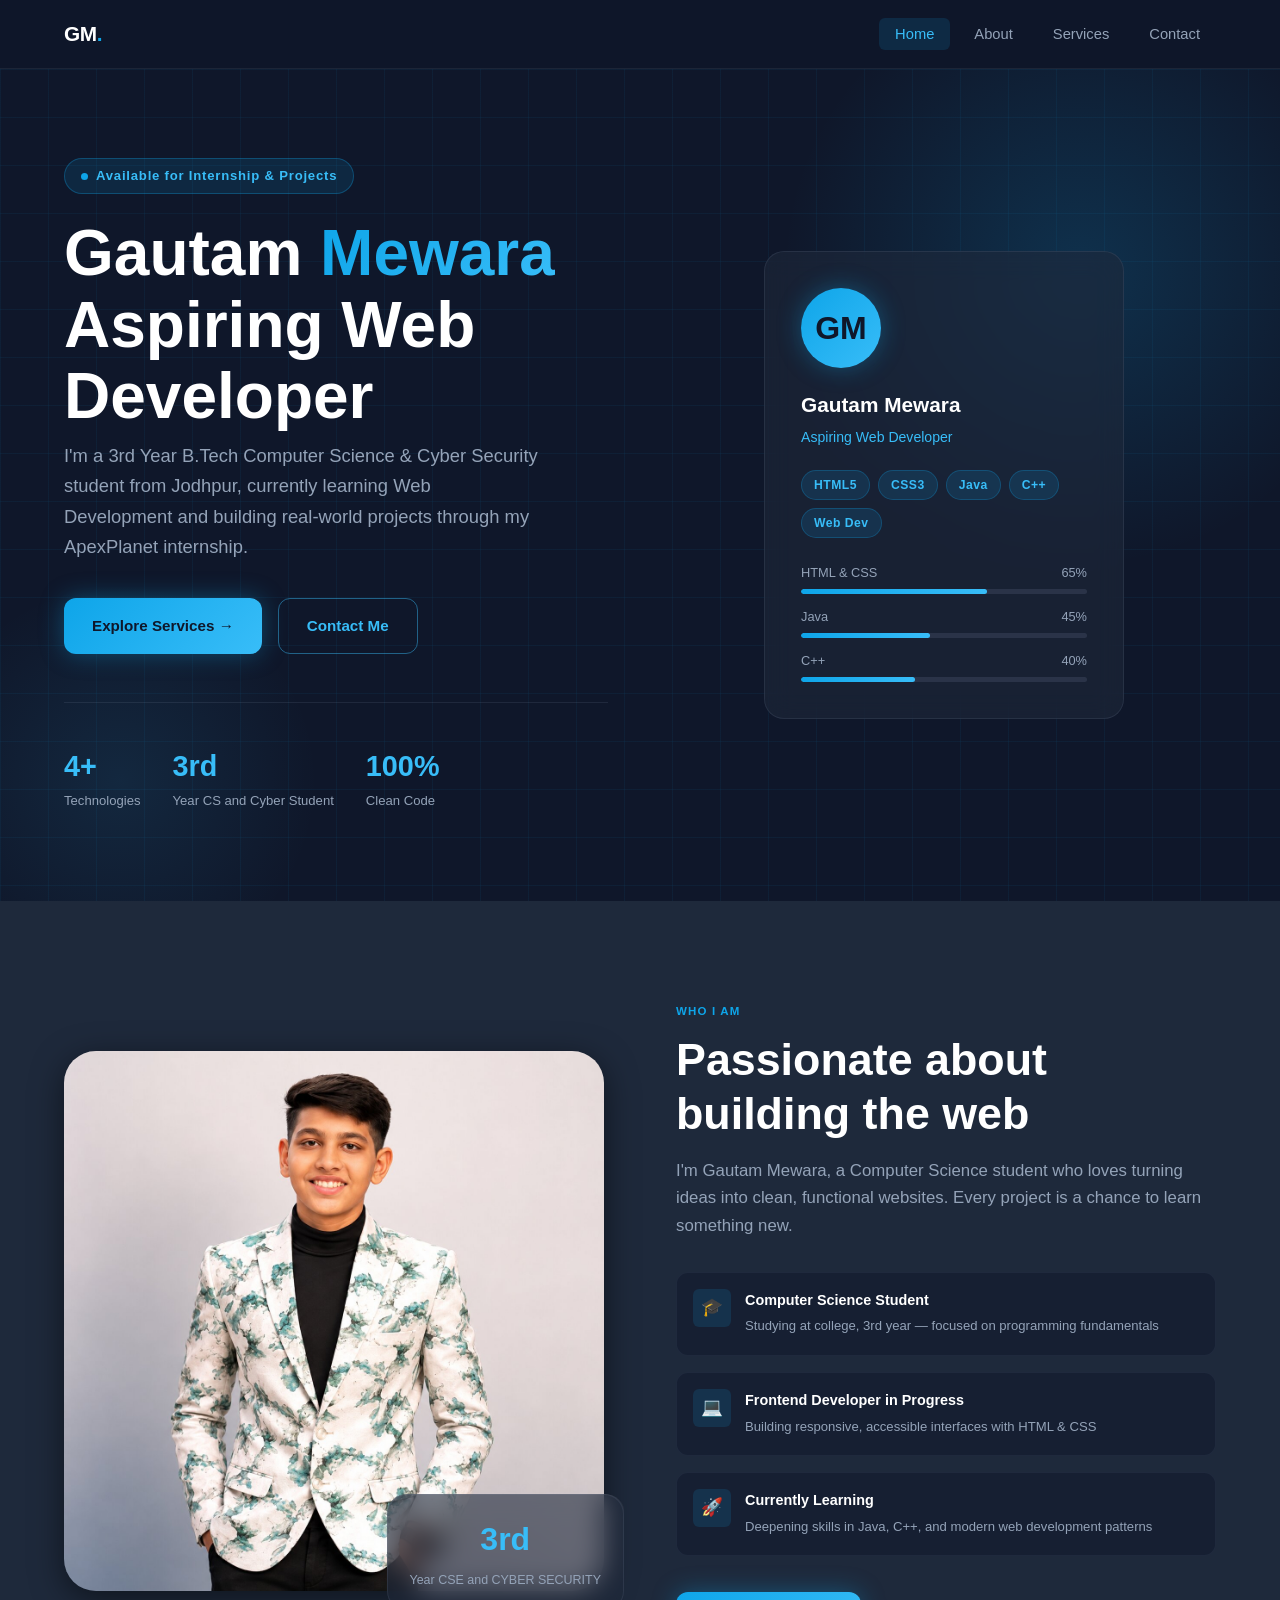
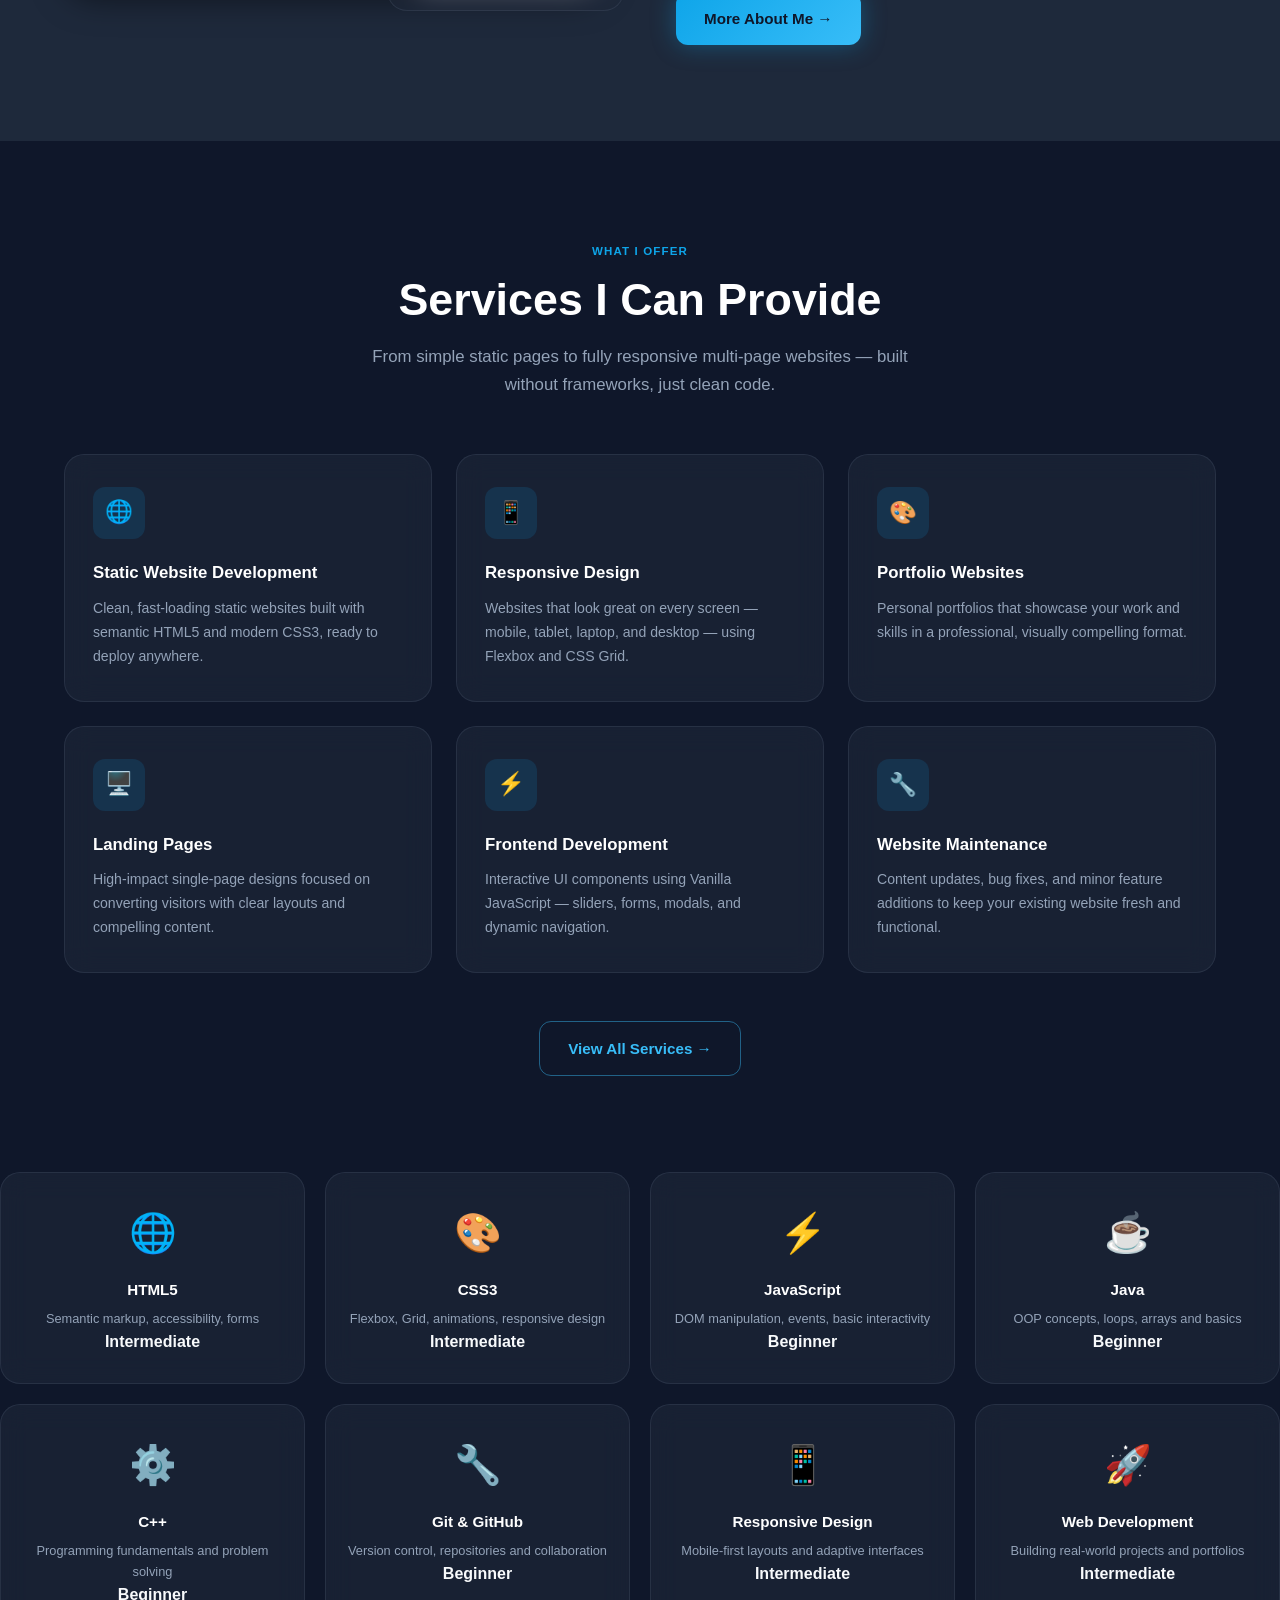
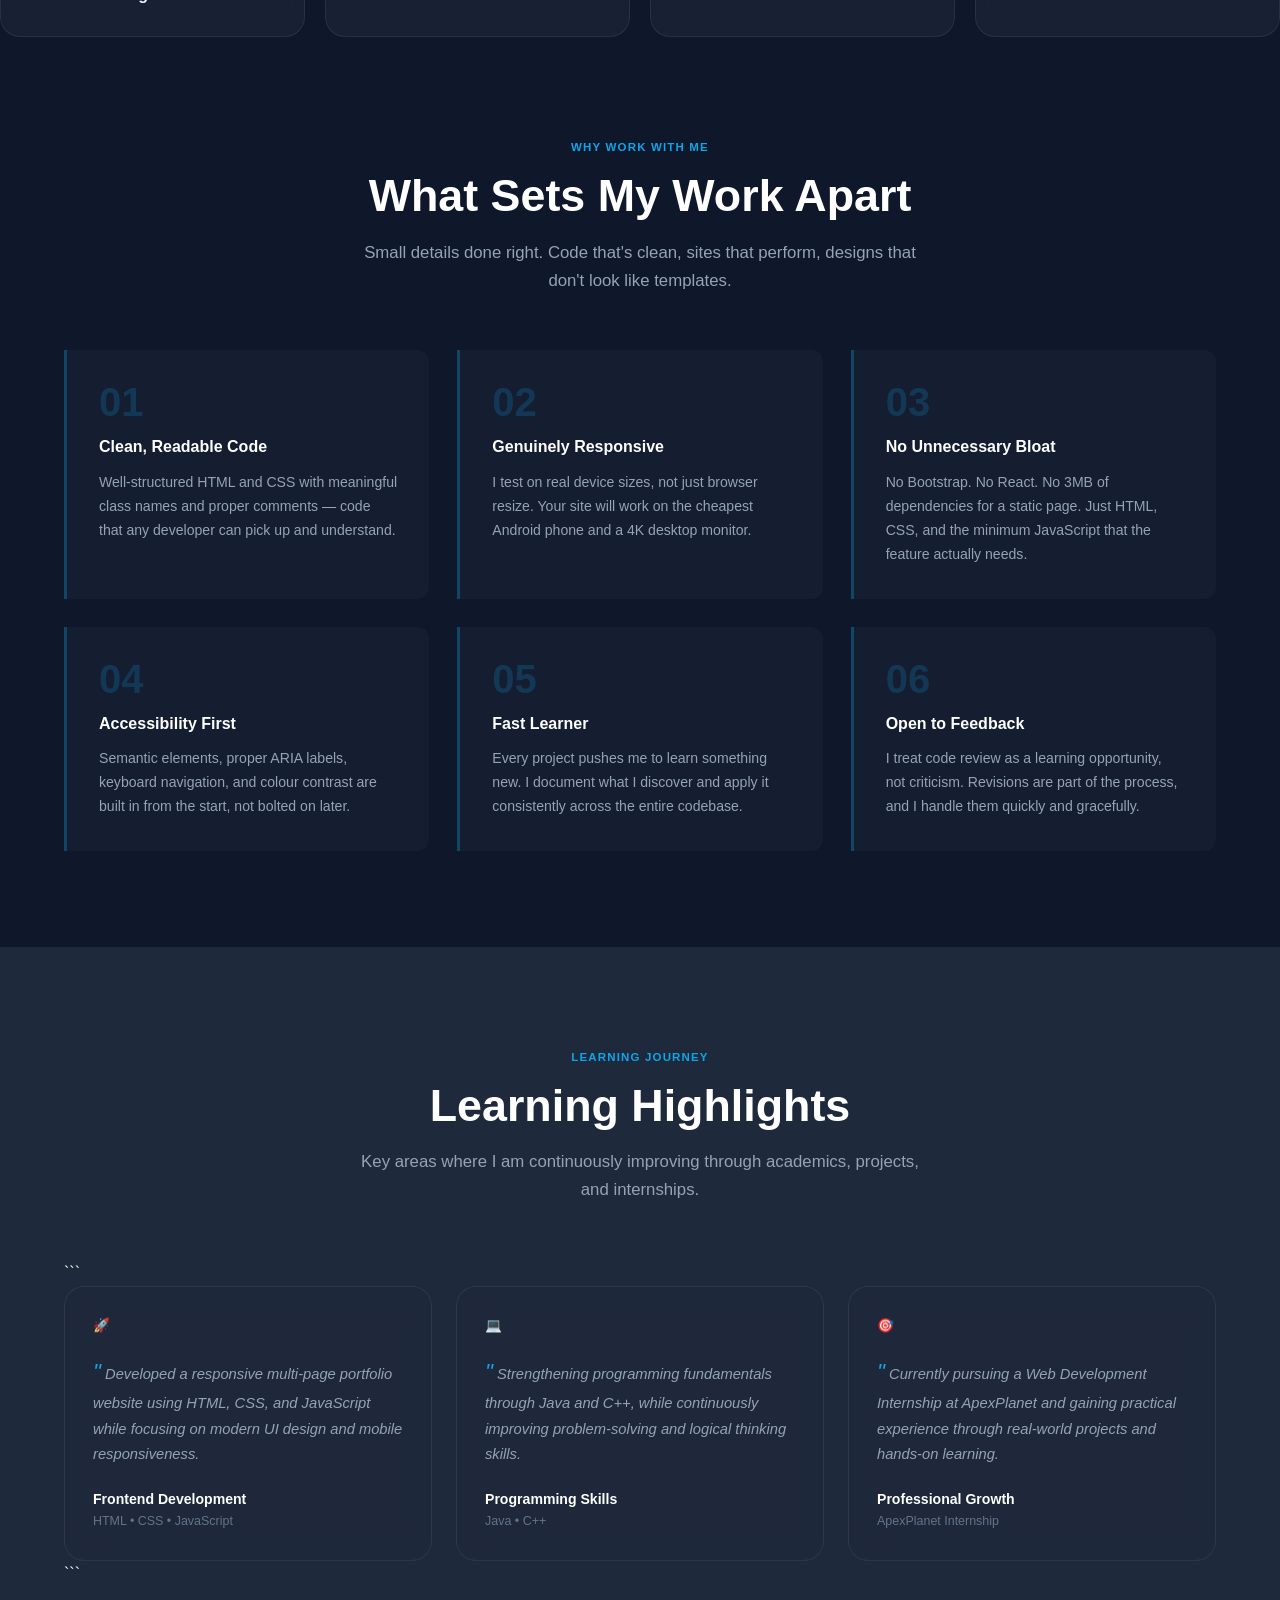
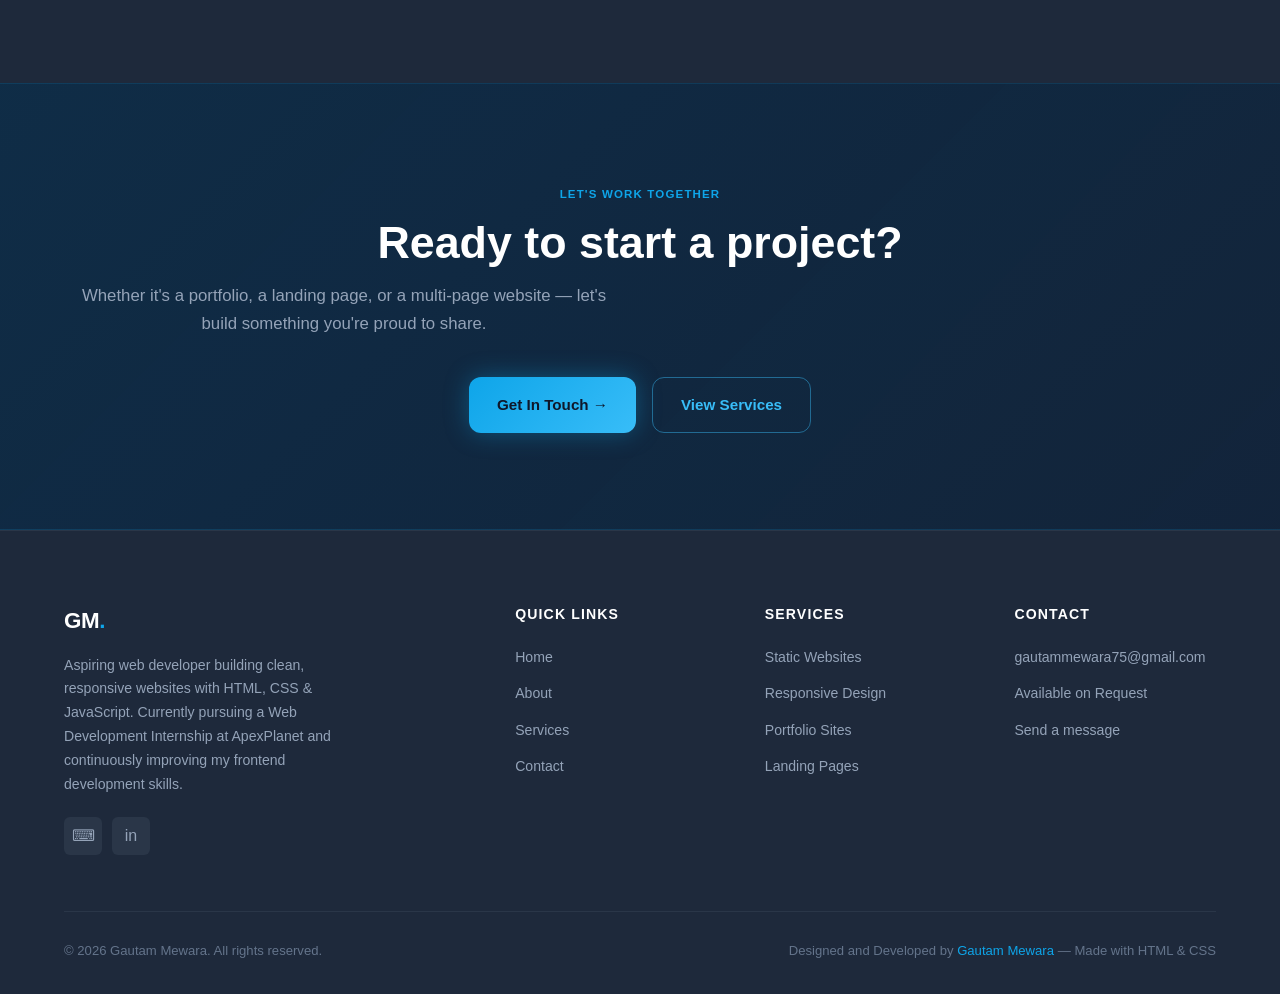
==== commit 465146e8: "Add files via upload" ====
--- a/index.html
+++ b/index.html
@@ -2,16 +2,6 @@
 <html lang="en">
 <head>
   <!-- Created by Gautam Mewara -->
-  <script>
-    // Apply saved theme before first paint to avoid a flash of the wrong theme.
-    (function () {
-      try {
-        var stored = localStorage.getItem('theme');
-        var theme = stored || (matchMedia('(prefers-color-scheme: light)').matches ? 'light' : 'dark');
-        if (theme === 'light') document.documentElement.setAttribute('data-theme', 'light');
-      } catch (e) { /* localStorage unavailable */ }
-    })();
-  </script>
   <meta charset="UTF-8" />
   <meta name="viewport" content="width=device-width, initial-scale=1.0" />
   <meta name="description" content="Gautam Mewara — Aspiring Web Developer. Responsive, modern websites built with HTML, CSS & JavaScript." />
@@ -21,7 +11,6 @@
   <link rel="preconnect" href="https://fonts.gstatic.com" crossorigin />
 </head>
 <body>
-  <a href="#main-content" class="skip-link">Skip to content</a>
 
   <!-- ══ NAVBAR ══════════════════════════════════════════════ -->
   <header>
@@ -32,7 +21,6 @@
         <ul class="nav-links" role="list">
           <li><a href="index.html" class="active" aria-current="page">Home</a></li>
           <li><a href="about.html">About</a></li>
-          <li><a href="projects.html">Projects</a></li>
           <li><a href="services.html">Services</a></li>
           <li><a href="contact.html">Contact</a></li>
         </ul>
@@ -40,30 +28,14 @@
         <button class="nav-toggle" aria-label="Toggle mobile menu" aria-expanded="false">
           <span></span><span></span><span></span>
         </button>
-        <button class="theme-toggle" id="theme-toggle" type="button" aria-pressed="false" aria-label="Switch to light theme">
-          <span class="theme-icon theme-icon-dark" aria-hidden="true">🌙</span>
-          <span class="theme-icon theme-icon-light" aria-hidden="true">☀️</span>
-        </button>
       </div>
     </nav>
   </header>
 
-  <!-- Active-section quick nav (desktop only) -->
-  <nav class="section-nav" aria-label="Jump to section">
-    <a href="#hero" class="section-nav-dot active" data-section="hero" aria-label="Home"></a>
-    <a href="#featured-project" class="section-nav-dot" data-section="featured-project" aria-label="Featured Project"></a>
-    <a href="#about-preview" class="section-nav-dot" data-section="about-preview" aria-label="About"></a>
-    <a href="#by-the-numbers" class="section-nav-dot" data-section="by-the-numbers" aria-label="Quick Facts"></a>
-    <a href="#services-preview" class="section-nav-dot" data-section="services-preview" aria-label="Services"></a>
-    <a href="#skills" class="section-nav-dot" data-section="skills" aria-label="Skills"></a>
-    <a href="#why-choose" class="section-nav-dot" data-section="why-choose" aria-label="Why Me"></a>
-    <a href="#learning-journey" class="section-nav-dot" data-section="learning-journey" aria-label="Learning"></a>
-  </nav>
-
-  <main id="main-content">
+  <main>
 
     <!-- ══ HERO ══════════════════════════════════════════════ -->
-    <section class="hero" id="hero" aria-labelledby="hero-heading">
+    <section class="hero" aria-labelledby="hero-heading">
       <div class="hero-orb-2"></div>
       <div class="container hero-grid">
 
@@ -133,36 +105,8 @@
       </div>
     </section>
 
-    <!-- ══ FEATURED PROJECT TEASER ═══════════════════════════ -->
-    <section class="section" id="featured-project" aria-labelledby="featured-project-teaser-heading" style="padding-top:64px; padding-bottom:64px;">
-      <div class="container">
-        <div class="featured-project-card glass">
-          <div class="featured-project-visual">
-            <span class="fp-icon" aria-hidden="true">🏥</span>
-            <span class="fp-name">MediCare Pro</span>
-            <span class="fp-tagline">Java Swing · SQLite · JDBC</span>
-          </div>
-          <div class="featured-project-body">
-            <p class="tag">Featured Project</p>
-            <h3 id="featured-project-teaser-heading">Hospital Management System</h3>
-            <p>
-              A desktop Hospital Management System built with Java Swing and a SQLite database —
-              managing patients, doctors, departments, rooms, and wards with full CRUD operations
-              across every module.
-            </p>
-            <div class="fp-tech-row">
-              <span class="skill-tag">Java Swing</span>
-              <span class="skill-tag">SQLite</span>
-              <span class="skill-tag">JDBC</span>
-            </div>
-            <a href="projects.html" class="btn btn-primary">View All Projects →</a>
-          </div>
-        </div>
-      </div>
-    </section>
-
     <!-- ══ ABOUT PREVIEW ═════════════════════════════════════ -->
-    <section class="section about-preview" id="about-preview" aria-labelledby="about-preview-heading">
+    <section class="section about-preview" aria-labelledby="about-preview-heading">
       <div class="container">
         <div class="about-grid">
 
@@ -220,38 +164,8 @@
       </div>
     </section>
 
-    <!-- ══ QUICK FACTS / ANIMATED COUNTERS ═══════════════════ -->
-    <section class="section counters-section" id="by-the-numbers" aria-labelledby="counters-heading">
-      <div class="container">
-        <div class="text-center">
-          <p class="tag">Quick Facts</p>
-          <h2 class="section-title" id="counters-heading">Where I'm At, By The Numbers</h2>
-          <p class="section-subtitle">Real, current numbers from my learning journey — nothing exaggerated.</p>
-        </div>
-
-        <div class="counters-grid">
-          <div class="counter-card glass">
-            <span class="counter-number" data-target="4">0</span>
-            <span class="counter-label">Current Semester</span>
-          </div>
-          <div class="counter-card glass">
-            <span class="counter-number" data-target="8">0</span>
-            <span class="counter-label">Technologies Learning</span>
-          </div>
-          <div class="counter-card glass">
-            <span class="counter-number" data-target="5">0</span>
-            <span class="counter-label">Academic Projects</span>
-          </div>
-          <div class="counter-card glass">
-            <span class="counter-number" data-target="5">0</span>
-            <span class="counter-label">Portfolio Pages</span>
-          </div>
-        </div>
-      </div>
-    </section>
-
     <!-- ══ SERVICES PREVIEW ══════════════════════════════════ -->
-    <section class="section" id="services-preview" aria-labelledby="services-preview-heading">
+    <section class="section" aria-labelledby="services-preview-heading">
       <div class="container">
         <div class="text-center">
           <p class="tag">What I Offer</p>
@@ -259,47 +173,37 @@
           <p class="section-subtitle">From simple static pages to fully responsive multi-page websites — built without frameworks, just clean code.</p>
         </div>
 
-        <div class="carousel" id="services-carousel" aria-roledescription="carousel" aria-label="Services I offer">
-          <div class="carousel-viewport">
-            <div class="services-grid carousel-track" id="services-track">
-              <article class="service-card glass" data-service-id="static-website">
-                <div class="service-icon">🌐</div>
-                <h3>Static Website Development</h3>
-                <p>Clean, fast-loading static websites built with semantic HTML5 and modern CSS3, ready to deploy anywhere.</p>
-              </article>
-              <article class="service-card glass" data-service-id="responsive-design">
-                <div class="service-icon">📱</div>
-                <h3>Responsive Design</h3>
-                <p>Websites that look great on every screen — mobile, tablet, laptop, and desktop — using Flexbox and CSS Grid.</p>
-              </article>
-              <article class="service-card glass" data-service-id="portfolio-websites">
-                <div class="service-icon">🎨</div>
-                <h3>Portfolio Websites</h3>
-                <p>Personal portfolios that showcase your work and skills in a professional, visually compelling format.</p>
-              </article>
-              <article class="service-card glass" data-service-id="landing-pages">
-                <div class="service-icon">🖥️</div>
-                <h3>Landing Pages</h3>
-                <p>High-impact single-page designs focused on converting visitors with clear layouts and compelling content.</p>
-              </article>
-              <article class="service-card glass" data-service-id="frontend-development">
-                <div class="service-icon">⚡</div>
-                <h3>Frontend Development</h3>
-                <p>Interactive UI components using Vanilla JavaScript — sliders, forms, modals, and dynamic navigation.</p>
-              </article>
-              <article class="service-card glass" data-service-id="website-maintenance">
-                <div class="service-icon">🔧</div>
-                <h3>Website Maintenance</h3>
-                <p>Content updates, bug fixes, and minor feature additions to keep your existing website fresh and functional.</p>
-              </article>
-            </div>
-          </div>
-
-          <div class="carousel-controls">
-            <button type="button" class="carousel-btn carousel-prev" aria-label="Previous service">‹</button>
-            <div class="carousel-dots" id="services-dots"></div>
-            <button type="button" class="carousel-btn carousel-next" aria-label="Next service">›</button>
-          </div>
+        <div class="services-grid">
+          <article class="service-card glass">
+            <div class="service-icon">🌐</div>
+            <h3>Static Website Development</h3>
+            <p>Clean, fast-loading static websites built with semantic HTML5 and modern CSS3, ready to deploy anywhere.</p>
+          </article>
+          <article class="service-card glass">
+            <div class="service-icon">📱</div>
+            <h3>Responsive Design</h3>
+            <p>Websites that look great on every screen — mobile, tablet, laptop, and desktop — using Flexbox and CSS Grid.</p>
+          </article>
+          <article class="service-card glass">
+            <div class="service-icon">🎨</div>
+            <h3>Portfolio Websites</h3>
+            <p>Personal portfolios that showcase your work and skills in a professional, visually compelling format.</p>
+          </article>
+          <article class="service-card glass">
+            <div class="service-icon">🖥️</div>
+            <h3>Landing Pages</h3>
+            <p>High-impact single-page designs focused on converting visitors with clear layouts and compelling content.</p>
+          </article>
+          <article class="service-card glass">
+            <div class="service-icon">⚡</div>
+            <h3>Frontend Development</h3>
+            <p>Interactive UI components using Vanilla JavaScript — sliders, forms, modals, and dynamic navigation.</p>
+          </article>
+          <article class="service-card glass">
+            <div class="service-icon">🔧</div>
+            <h3>Website Maintenance</h3>
+            <p>Content updates, bug fixes, and minor feature additions to keep your existing website fresh and functional.</p>
+          </article>
         </div>
 
         <div class="text-center" style="margin-top:48px;">
@@ -308,25 +212,7 @@
       </div>
     </section>
 
-    <!-- Service detail modal — populated by js/script.js from whichever
-         service card / carousel slide was activated -->
-    <div class="modal-overlay" id="service-modal" role="dialog" aria-modal="true" aria-labelledby="service-modal-title" hidden>
-      <div class="modal-box glass">
-        <button type="button" class="modal-close" id="service-modal-close" aria-label="Close dialog">✕</button>
-        <div class="modal-icon" id="service-modal-icon" aria-hidden="true"></div>
-        <h3 class="modal-title" id="service-modal-title"></h3>
-        <p class="modal-desc" id="service-modal-desc"></p>
-        <ul class="modal-features" id="service-modal-features"></ul>
-        <div class="modal-actions">
-          <a href="contact.html" class="btn btn-primary">Get In Touch →</a>
-          <a href="services.html" class="btn btn-outline">View All Services</a>
-        </div>
-      </div>
-    </div>
-
    <!-- ══ SKILLS ════════════════════════════════════════════ -->
-<section class="section skills-section" id="skills" aria-label="Skills">
-  <div class="container">
 <div class="skills-grid">
 
   <div class="skill-card glass">
@@ -386,11 +272,9 @@
   </div>
 
 </div>
-  </div>
-</section>
 
     <!-- ══ WHY CHOOSE ME ══════════════════════════════════════ -->
-    <section class="section" id="why-choose" aria-labelledby="why-heading">
+    <section class="section" aria-labelledby="why-heading">
       <div class="container">
         <div class="text-center">
           <p class="tag">Why Work With Me</p>
@@ -436,7 +320,7 @@
     <!-- ══ TESTIMONIALS ══════════════════════════════════════ -->
     <!-- ══ LEARNING HIGHLIGHTS ════════════════════════════════ -->
 
-<section class="section testimonials" id="learning-journey" aria-labelledby="testimonials-heading">
+<section class="section testimonials" aria-labelledby="testimonials-heading">
   <div class="container">
     <div class="text-center">
       <p class="tag">Learning Journey</p>
@@ -446,6 +330,7 @@
       </p>
     </div>
 
+```
 <div class="testimonial-grid">
 
   <article class="testimonial-card glass">
@@ -488,6 +373,7 @@
   </article>
 
 </div>
+```
 
   </div>
 </section>
@@ -518,7 +404,7 @@
           <p>Aspiring web developer building clean, responsive websites with HTML, CSS &amp; JavaScript. Currently pursuing a Web Development Internship at ApexPlanet and continuously improving my frontend development skills.</p>
           <div class="footer-social">
             <a href="https://github.com/gautammewara75" target="_blank" rel="noopener noreferrer" class="social-link" aria-label="GitHub">⌨</a>
-            <a href="https://linkedin.com/in/gautammewara75" target="_blank" rel="noopener noreferrer" class="social-link" aria-label="LinkedIn">in</a>
+            <a href="https://www.linkedin.com/in/gautammewara75" target="_blank" rel="noopener noreferrer" class="social-link" aria-label="LinkedIn">in</a>
           </div>
         </div>
 
@@ -527,7 +413,6 @@
           <ul>
             <li><a href="index.html">Home</a></li>
             <li><a href="about.html">About</a></li>
-            <li><a href="projects.html">Projects</a></li>
             <li><a href="services.html">Services</a></li>
             <li><a href="contact.html">Contact</a></li>
           </ul>
@@ -547,7 +432,7 @@
           <h4>Contact</h4>
           <ul>
             <li><a href="mailto:gautammewara75@gmail.com">gautammewara75@gmail.com</a></li>
-            <li><span>Phone: Available on Request</span></li>
+            <li><a href="tel:Available on Request">Available on Request</a></li>
             <li><a href="contact.html">Send a message</a></li>
           </ul>
         </div>
@@ -560,8 +445,6 @@
     </div>
   </footer>
 
-  <button id="back-to-top" class="back-to-top" type="button" aria-label="Back to top">↑</button>
-
   <script src="js/script.js"></script>
 </body>
 </html>
--- a/css/style.css
+++ b/css/style.css
@@ -16,12 +16,6 @@
   --slate-dark: #64748b;
   --white:      #ffffff;
 
-  /* RGB triplets used inside rgba() so the dark/light theme can swap the
-     base colour while every existing opacity value stays untouched. */
-  --surface-rgb: 30,41,59;    /* card / glass panels */
-  --deep-rgb:    15,23,42;    /* navbar, inputs, deepest panels */
-  --ink-rgb:     148,163,184; /* borders, dividers, track lines */
-
   --radius-sm:  6px;
   --radius-md:  12px;
   --radius-lg:  20px;
@@ -38,34 +32,7 @@
   --font-body:    'Inter', sans-serif;
 }
 
-/* ── Light theme overrides ─────────────────────────────────────────
-   Toggled by setting data-theme="light" on <html> (see js/script.js).
-   Only colour tokens change; layout, spacing and content stay identical. */
-html[data-theme="light"] {
-  --navy:       #f1f5f9;
-  --navy-mid:   #e7edf3;
-  --sky:        #0284c7;
-  --sky-light:  #0ea5e9;
-  --snow:       #0f172a;
-  --slate:      #475569;
-  --slate-dark: #334155;
-  --white:      #0f172a;
-
-  --surface-rgb: 255,255,255;
-  --deep-rgb:    226,232,240;
-  --ink-rgb:     100,116,139;
-
-  --shadow-sm:  0 1px 3px rgba(15,23,42,.08);
-  --shadow-md:  0 4px 16px rgba(15,23,42,.10);
-  --shadow-lg:  0 8px 32px rgba(15,23,42,.14);
-  --shadow-glow: 0 0 24px rgba(2,132,199,.18);
-}
-
 html { scroll-behavior: smooth; font-size: 16px; }
-
-/* Keeps in-page anchor jumps (FAQ links, section-nav dots, skip link) from
-   hiding under the sticky navbar */
-[id] { scroll-margin-top: 84px; }
 
 body {
   font-family: var(--font-body);
@@ -73,7 +40,6 @@
   color: var(--snow);
   line-height: 1.65;
   overflow-x: hidden;
-  transition: background-color var(--transition), color var(--transition);
 }
 
 a { color: var(--sky-light); text-decoration: none; transition: color var(--transition); }
@@ -159,8 +125,8 @@
 
 /* ── Glassmorphism card ───────────────────────────────────── */
 .glass {
-  background: rgba(var(--surface-rgb),.6);
-  border: 1px solid rgba(var(--ink-rgb),.12);
+  background: rgba(30,41,59,.6);
+  border: 1px solid rgba(148,163,184,.12);
   backdrop-filter: blur(14px);
   -webkit-backdrop-filter: blur(14px);
   border-radius: var(--radius-lg);
@@ -173,8 +139,8 @@
   position: sticky;
   top: 0;
   z-index: 1000;
-  background: rgba(var(--deep-rgb),.88);
-  border-bottom: 1px solid rgba(var(--ink-rgb),.1);
+  background: rgba(15,23,42,.88);
+  border-bottom: 1px solid rgba(148,163,184,.1);
   backdrop-filter: blur(18px);
   -webkit-backdrop-filter: blur(18px);
   padding: 0;
@@ -237,69 +203,6 @@
 .nav-toggle.open span:nth-child(1) { transform: translateY(7px) rotate(45deg); }
 .nav-toggle.open span:nth-child(2) { opacity: 0; }
 .nav-toggle.open span:nth-child(3) { transform: translateY(-7px) rotate(-45deg); }
-
-/* Theme toggle */
-.theme-toggle {
-  position: relative;
-  width: 44px;
-  height: 26px;
-  border-radius: 99px;
-  border: 1px solid rgba(var(--ink-rgb),.25);
-  background: rgba(var(--surface-rgb),.7);
-  cursor: pointer;
-  flex-shrink: 0;
-  margin-left: 8px;
-  transition: border-color var(--transition);
-}
-.theme-toggle:hover { border-color: rgba(14,165,233,.4); }
-.theme-toggle::before {
-  content: '';
-  position: absolute;
-  top: 2px; left: 2px;
-  width: 20px; height: 20px;
-  border-radius: 50%;
-  background: linear-gradient(135deg, var(--sky), var(--sky-light));
-  box-shadow: var(--shadow-glow);
-  transition: transform var(--transition);
-}
-html[data-theme="light"] .theme-toggle::before { transform: translateX(18px); }
-.theme-toggle .theme-icon {
-  position: absolute;
-  top: 50%;
-  font-size: .72rem;
-  transform: translateY(-50%);
-  pointer-events: none;
-}
-.theme-icon-dark  { left: 5px; }
-.theme-icon-light { right: 5px; }
-
-/* Skip link (accessibility) */
-.skip-link {
-  position: absolute;
-  left: 12px;
-  top: -60px;
-  z-index: 2000;
-  background: var(--sky);
-  color: var(--navy);
-  font-weight: 600;
-  font-size: .85rem;
-  padding: 10px 18px;
-  border-radius: var(--radius-sm);
-  transition: top var(--transition);
-}
-.skip-link:focus { top: 12px; }
-
-/* Visible keyboard focus across the site */
-a:focus-visible,
-button:focus-visible,
-input:focus-visible,
-select:focus-visible,
-textarea:focus-visible,
-[tabindex]:focus-visible {
-  outline: 2px solid var(--sky-light);
-  outline-offset: 3px;
-  border-radius: 4px;
-}
 
 /* ══════════════════════════════════════════════════════════
    HERO
@@ -410,7 +313,7 @@
   gap: 32px;
   margin-top: 48px;
   padding-top: 40px;
-  border-top: 1px solid rgba(var(--ink-rgb),.12);
+  border-top: 1px solid rgba(148,163,184,.12);
 }
 .stat-item { display: flex; flex-direction: column; }
 .stat-number {
@@ -481,7 +384,7 @@
 }
 .progress-bar {
   height: 5px;
-  background: rgba(var(--ink-rgb),.15);
+  background: rgba(148,163,184,.15);
   border-radius: 99px;
   overflow: hidden;
 }
@@ -542,8 +445,8 @@
   gap: 14px;
   padding: 16px;
   border-radius: var(--radius-md);
-  background: rgba(var(--deep-rgb),.5);
-  border: 1px solid rgba(var(--ink-rgb),.08);
+  background: rgba(15,23,42,.5);
+  border: 1px solid rgba(148,163,184,.08);
   transition: border-color var(--transition);
 }
 .highlight-item:hover { border-color: rgba(14,165,233,.3); }
@@ -642,7 +545,7 @@
 .skill-level-bar {
   margin-top: 14px;
   height: 4px;
-  background: rgba(var(--ink-rgb),.15);
+  background: rgba(148,163,184,.15);
   border-radius: 99px;
   overflow: hidden;
 }
@@ -663,11 +566,11 @@
 .why-card {
   padding: 32px;
   border-left: 3px solid rgba(14,165,233,.3);
-  background: rgba(var(--surface-rgb),.4);
+  background: rgba(30,41,59,.4);
   border-radius: 0 var(--radius-md) var(--radius-md) 0;
   transition: all var(--transition);
 }
-.why-card:hover { border-left-color: var(--sky); background: rgba(var(--surface-rgb),.7); }
+.why-card:hover { border-left-color: var(--sky); background: rgba(30,41,59,.7); }
 
 .why-card h3 {
   font-family: var(--font-display);
@@ -749,7 +652,7 @@
 .gallery-overlay {
   position: absolute;
   inset: 0;
-  background: linear-gradient(to top, rgba(var(--deep-rgb),.8), transparent);
+  background: linear-gradient(to top, rgba(15,23,42,.8), transparent);
   opacity: 0;
   transition: opacity var(--transition);
   display: flex;
@@ -778,7 +681,7 @@
 ══════════════════════════════════════════════════════════ */
 .footer {
   background: var(--navy-mid);
-  border-top: 1px solid rgba(var(--ink-rgb),.1);
+  border-top: 1px solid rgba(148,163,184,.1);
   padding: 72px 0 32px;
 }
 
@@ -800,7 +703,7 @@
 .social-link {
   width: 38px; height: 38px;
   border-radius: var(--radius-sm);
-  background: rgba(var(--ink-rgb),.1);
+  background: rgba(148,163,184,.1);
   display: flex; align-items: center; justify-content: center;
   font-size: 1rem;
   transition: all var(--transition);
@@ -828,7 +731,7 @@
 
 .footer-bottom {
   padding-top: 28px;
-  border-top: 1px solid rgba(var(--ink-rgb),.1);
+  border-top: 1px solid rgba(148,163,184,.1);
   display: flex;
   justify-content: space-between;
   align-items: center;
@@ -846,7 +749,7 @@
   background: var(--navy-mid);
   position: relative;
   overflow: hidden;
-  border-bottom: 1px solid rgba(var(--ink-rgb),.1);
+  border-bottom: 1px solid rgba(148,163,184,.1);
 }
 .page-hero::before {
   content: '';
@@ -893,16 +796,16 @@
   color: var(--navy);
   margin: 0 auto 20px;
   box-shadow: var(--shadow-glow);
-}
-.profile-avatar-image {
-  width: 120px;
-  height: 120px;
-  border-radius: 50%;
-  object-fit: cover;
-  display: block;
-  margin: 0 auto 20px;
-  border: 3px solid var(--sky-light);
-  box-shadow: var(--shadow-glow);
+  .profile-avatar-image{
+    width:120px;
+    height:120px;
+    border-radius:50%;
+    object-fit:cover;
+    display:block;
+    margin:0 auto 20px;
+    border:3px solid #38bdf8;
+    box-shadow: var(--shadow-glow);
+}
 }
 .profile-name {
   font-family: var(--font-display);
@@ -913,7 +816,7 @@
 }
 .profile-role { color: var(--sky-light); font-size: .9rem; margin-bottom: 20px; }
 .profile-location { font-size: .82rem; color: var(--slate); display: flex; align-items: center; justify-content: center; gap: 6px; }
-.profile-divider { margin: 20px 0; border: none; border-top: 1px solid rgba(var(--ink-rgb),.12); }
+.profile-divider { margin: 20px 0; border: none; border-top: 1px solid rgba(148,163,184,.12); }
 
 .profile-info-row { display: flex; justify-content: space-between; align-items: center; padding: 8px 0; }
 .profile-info-row span:first-child { font-size: .82rem; color: var(--slate-dark); }
@@ -959,7 +862,7 @@
 /* Skills Table */
 .skills-table-section {}
 
-.skills-table-wrap { overflow-x: auto; border-radius: var(--radius-lg); border: 1px solid rgba(var(--ink-rgb),.12); }
+.skills-table-wrap { overflow-x: auto; border-radius: var(--radius-lg); border: 1px solid rgba(148,163,184,.12); }
 
 .skills-table {
   width: 100%;
@@ -978,11 +881,11 @@
   text-transform: uppercase;
   letter-spacing: .08em;
   color: var(--sky-light);
-  border-bottom: 1px solid rgba(var(--ink-rgb),.12);
+  border-bottom: 1px solid rgba(148,163,184,.12);
 }
 .skills-table td {
   padding: 16px 20px;
-  border-bottom: 1px solid rgba(var(--ink-rgb),.07);
+  border-bottom: 1px solid rgba(148,163,184,.07);
   color: var(--slate);
 }
 .skills-table tbody tr:last-child td { border-bottom: none; }
@@ -1120,8 +1023,8 @@
   gap: 8px;
   padding: 10px 20px;
   border-radius: 99px;
-  background: rgba(var(--surface-rgb),.8);
-  border: 1px solid rgba(var(--ink-rgb),.12);
+  background: rgba(30,41,59,.8);
+  border: 1px solid rgba(148,163,184,.12);
   font-size: .88rem;
   color: var(--slate);
   transition: all var(--transition);
@@ -1173,8 +1076,8 @@
   gap: 8px;
   padding: 10px 18px;
   border-radius: var(--radius-sm);
-  background: rgba(var(--surface-rgb),.8);
-  border: 1px solid rgba(var(--ink-rgb),.12);
+  background: rgba(30,41,59,.8);
+  border: 1px solid rgba(148,163,184,.12);
   color: var(--slate);
   font-size: .82rem;
   transition: all var(--transition);
@@ -1208,8 +1111,8 @@
 .form-group select,
 .form-group textarea {
   padding: 12px 16px;
-  background: rgba(var(--deep-rgb),.6);
-  border: 1.5px solid rgba(var(--ink-rgb),.15);
+  background: rgba(15,23,42,.6);
+  border: 1.5px solid rgba(148,163,184,.15);
   border-radius: var(--radius-md);
   color: var(--snow);
   font-size: .9rem;
@@ -1233,7 +1136,7 @@
 .map-wrap {
   border-radius: var(--radius-lg);
   overflow: hidden;
-  border: 1px solid rgba(var(--ink-rgb),.12);
+  border: 1px solid rgba(148,163,184,.12);
   box-shadow: var(--shadow-md);
 }
 .map-wrap iframe { display: block; width: 100%; height: 420px; }
@@ -1245,8 +1148,8 @@
 .faq-question {
   width: 100%;
   padding: 18px 22px;
-  background: rgba(var(--surface-rgb),.6);
-  border: 1px solid rgba(var(--ink-rgb),.1);
+  background: rgba(30,41,59,.6);
+  border: 1px solid rgba(148,163,184,.1);
   border-radius: var(--radius-md);
   display: flex; justify-content: space-between; align-items: center;
   font-family: var(--font-display);
@@ -1256,7 +1159,7 @@
   cursor: pointer;
   transition: all var(--transition);
 }
-.faq-question:hover { background: rgba(var(--surface-rgb),.9); }
+.faq-question:hover { background: rgba(30,41,59,.9); }
 .faq-question .faq-icon { color: var(--sky); font-size: 1.1rem; transition: transform var(--transition); }
 .faq-item.open .faq-question .faq-icon { transform: rotate(45deg); }
 
@@ -1264,349 +1167,13 @@
   max-height: 0;
   overflow: hidden;
   transition: max-height .35s ease;
-  background: rgba(var(--surface-rgb),.4);
-  border: 1px solid rgba(var(--ink-rgb),.08);
+  background: rgba(30,41,59,.4);
+  border: 1px solid rgba(148,163,184,.08);
   border-top: none;
   border-radius: 0 0 var(--radius-md) var(--radius-md);
 }
 .faq-item.open .faq-answer { max-height: 300px; }
 .faq-answer-inner { padding: 18px 22px; font-size: .88rem; color: var(--slate); line-height: 1.75; }
-
-/* ══════════════════════════════════════════════════════════
-   BACK TO TOP
-══════════════════════════════════════════════════════════ */
-.back-to-top {
-  position: fixed;
-  right: 24px;
-  bottom: 24px;
-  width: 48px; height: 48px;
-  border-radius: 50%;
-  border: none;
-  background: linear-gradient(135deg, var(--sky), var(--sky-light));
-  color: var(--navy);
-  font-size: 1.25rem;
-  display: flex;
-  align-items: center;
-  justify-content: center;
-  box-shadow: var(--shadow-glow);
-  cursor: pointer;
-  opacity: 0;
-  visibility: hidden;
-  transform: translateY(14px);
-  transition: opacity var(--transition), transform var(--transition), visibility var(--transition);
-  z-index: 900;
-}
-.back-to-top.visible { opacity: 1; visibility: visible; transform: translateY(0); }
-.back-to-top:hover { transform: translateY(-4px); box-shadow: 0 0 36px rgba(14,165,233,.5); }
-
-/* ══════════════════════════════════════════════════════════
-   SERVICES CAROUSEL
-══════════════════════════════════════════════════════════ */
-.carousel { position: relative; }
-.carousel-viewport { overflow: hidden; }
-.services-grid.carousel-track {
-  transition: transform .5s cubic-bezier(.4,0,.2,1);
-  will-change: transform;
-}
-.carousel.js-carousel .services-grid.carousel-track {
-  display: flex;
-  flex-wrap: nowrap;
-  gap: 24px;
-}
-.carousel.js-carousel .services-grid.carousel-track > .service-card {
-  flex: 0 0 calc(33.333% - 16px);
-}
-@media (max-width: 1024px) {
-  .carousel.js-carousel .services-grid.carousel-track > .service-card { flex: 0 0 calc(50% - 12px); }
-}
-@media (max-width: 768px) {
-  .carousel.js-carousel .services-grid.carousel-track > .service-card { flex: 0 0 100%; }
-}
-
-.service-card[role="button"] { cursor: pointer; }
-.service-card-cta {
-  display: inline-block;
-  margin-top: 14px;
-  font-size: .82rem;
-  font-weight: 600;
-  color: var(--sky-light);
-}
-
-.carousel-controls {
-  display: flex;
-  align-items: center;
-  justify-content: center;
-  gap: 22px;
-  margin-top: 32px;
-}
-.carousel-btn {
-  width: 44px; height: 44px;
-  border-radius: 50%;
-  background: rgba(var(--surface-rgb),.8);
-  border: 1px solid rgba(var(--ink-rgb),.2);
-  color: var(--sky-light);
-  font-size: 1.3rem;
-  display: flex;
-  align-items: center;
-  justify-content: center;
-  cursor: pointer;
-  transition: all var(--transition);
-}
-.carousel-btn:hover:not(:disabled) { background: var(--sky); color: var(--navy); transform: scale(1.08); }
-.carousel-btn:disabled { opacity: .35; cursor: default; }
-
-.carousel-dots { display: flex; gap: 8px; }
-.carousel-dot {
-  width: 9px; height: 9px;
-  border-radius: 50%;
-  background: rgba(var(--ink-rgb),.35);
-  border: none;
-  padding: 0;
-  cursor: pointer;
-  transition: all var(--transition);
-}
-.carousel-dot.active { background: var(--sky); width: 22px; border-radius: 99px; }
-
-/* ══════════════════════════════════════════════════════════
-   MODAL POPUP
-══════════════════════════════════════════════════════════ */
-.modal-overlay {
-  position: fixed;
-  inset: 0;
-  background: rgba(2,6,23,.7);
-  backdrop-filter: blur(4px);
-  display: flex;
-  align-items: center;
-  justify-content: center;
-  padding: 24px;
-  z-index: 2000;
-  opacity: 0;
-  visibility: hidden;
-  transition: opacity .25s ease, visibility .25s ease;
-}
-.modal-overlay.is-open { opacity: 1; visibility: visible; }
-.modal-overlay[hidden] { display: flex; } /* allow fade-out before removal */
-
-.modal-box {
-  width: 100%;
-  max-width: 520px;
-  max-height: 85vh;
-  overflow-y: auto;
-  padding: 40px;
-  position: relative;
-  transform: translateY(16px) scale(.97);
-  transition: transform .3s cubic-bezier(.4,0,.2,1);
-}
-.modal-overlay.is-open .modal-box { transform: translateY(0) scale(1); }
-
-.modal-close {
-  position: absolute;
-  top: 18px; right: 18px;
-  width: 36px; height: 36px;
-  border-radius: 50%;
-  border: 1px solid rgba(var(--ink-rgb),.2);
-  background: rgba(var(--surface-rgb),.7);
-  color: var(--snow);
-  font-size: 1rem;
-  cursor: pointer;
-  display: flex;
-  align-items: center;
-  justify-content: center;
-  transition: all var(--transition);
-}
-.modal-close:hover { background: var(--sky); color: var(--navy); }
-
-.modal-icon {
-  width: 56px; height: 56px;
-  border-radius: var(--radius-md);
-  background: rgba(14,165,233,.14);
-  border: 1px solid rgba(14,165,233,.2);
-  display: flex; align-items: center; justify-content: center;
-  font-size: 1.6rem;
-  margin-bottom: 18px;
-}
-.modal-title {
-  font-family: var(--font-display);
-  font-size: 1.25rem;
-  font-weight: 700;
-  color: var(--white);
-  margin-bottom: 12px;
-}
-.modal-desc { font-size: .92rem; color: var(--slate); line-height: 1.75; margin-bottom: 20px; }
-.modal-features { display: flex; flex-direction: column; gap: 8px; margin-bottom: 28px; }
-.modal-features:empty { display: none; margin-bottom: 0; }
-.modal-feature {
-  display: flex;
-  align-items: center;
-  gap: 10px;
-  font-size: .85rem;
-  color: var(--slate);
-}
-.modal-feature::before { content: '✓'; color: var(--sky); font-weight: 700; }
-.modal-actions { display: flex; gap: 12px; flex-wrap: wrap; }
-
-body.modal-open { overflow: hidden; }
-
-/* ══════════════════════════════════════════════════════════
-   ANIMATED COUNTERS
-══════════════════════════════════════════════════════════ */
-.counters-section { background: var(--navy-mid); }
-.counters-grid {
-  display: grid;
-  grid-template-columns: repeat(4, 1fr);
-  gap: 24px;
-  max-width: 1000px;
-  margin: 0 auto;
-}
-.counter-card { padding: 40px 24px; text-align: center; }
-.counter-number {
-  display: block;
-  font-family: var(--font-display);
-  font-size: clamp(2.4rem, 5vw, 3.2rem);
-  font-weight: 700;
-  background: linear-gradient(135deg, var(--sky), var(--sky-light));
-  -webkit-background-clip: text;
-  -webkit-text-fill-color: transparent;
-  background-clip: text;
-}
-.counter-label { display: block; margin-top: 10px; font-size: .88rem; color: var(--slate); letter-spacing: .02em; }
-
-/* ══════════════════════════════════════════════════════════
-   SECTION QUICK-NAV (active section highlighting)
-══════════════════════════════════════════════════════════ */
-.section-nav {
-  position: fixed;
-  right: 22px;
-  top: 50%;
-  transform: translateY(-50%);
-  display: flex;
-  flex-direction: column;
-  gap: 14px;
-  z-index: 500;
-}
-.section-nav-dot {
-  width: 10px; height: 10px;
-  border-radius: 50%;
-  background: rgba(var(--ink-rgb),.35);
-  position: relative;
-  transition: all var(--transition);
-}
-.section-nav-dot::after {
-  content: attr(aria-label);
-  position: absolute;
-  right: 20px;
-  top: 50%;
-  transform: translateY(-50%);
-  white-space: nowrap;
-  font-size: .72rem;
-  font-weight: 500;
-  background: rgba(var(--surface-rgb),.95);
-  border: 1px solid rgba(var(--ink-rgb),.15);
-  color: var(--snow);
-  padding: 5px 12px;
-  border-radius: 6px;
-  opacity: 0;
-  pointer-events: none;
-  transition: opacity .2s ease;
-}
-.section-nav-dot:hover::after,
-.section-nav-dot:focus-visible::after { opacity: 1; }
-.section-nav-dot.active { background: var(--sky); transform: scale(1.35); }
-
-@media (max-width: 1100px) {
-  .section-nav { display: none; }
-}
-
-/* ══════════════════════════════════════════════════════════
-   CONTACT FORM VALIDATION
-══════════════════════════════════════════════════════════ */
-.form-group.has-error input,
-.form-group.has-error select,
-.form-group.has-error textarea {
-  border-color: #f87171;
-  box-shadow: 0 0 0 3px rgba(248,113,113,.12);
-}
-.form-group.is-valid input,
-.form-group.is-valid select,
-.form-group.is-valid textarea {
-  border-color: #4ade80;
-}
-.form-error-msg {
-  display: none;
-  align-items: center;
-  gap: 6px;
-  font-size: .78rem;
-  color: #f87171;
-}
-.form-group.has-error .form-error-msg { display: flex; }
-.form-error-msg::before { content: '⚠'; }
-
-.form-checkbox-group { display: flex; align-items: flex-start; gap: 10px; margin-bottom: 18px; }
-.form-checkbox-group input[type="checkbox"] { margin-top: 3px; width: 16px; height: 16px; accent-color: var(--sky); flex-shrink: 0; }
-.form-checkbox-group label { font-size: .82rem; color: var(--slate); text-transform: none; letter-spacing: normal; font-weight: 400; }
-
-.form-status {
-  margin-top: 16px;
-  font-size: .85rem;
-  text-align: center;
-}
-
-/* ══════════════════════════════════════════════════════════
-   PROJECTS PAGE
-══════════════════════════════════════════════════════════ */
-.featured-project-card {
-  display: grid;
-  grid-template-columns: 1fr 1fr;
-  gap: 0;
-  overflow: hidden;
-  border-radius: var(--radius-lg);
-}
-.featured-project-visual {
-  background: linear-gradient(135deg, rgba(14,165,233,.18), rgba(56,189,248,.06));
-  display: flex;
-  flex-direction: column;
-  align-items: center;
-  justify-content: center;
-  padding: 48px 32px;
-  text-align: center;
-  gap: 14px;
-}
-.featured-project-visual .fp-icon { font-size: 3.4rem; }
-.featured-project-visual .fp-name { font-family: var(--font-display); font-weight: 700; font-size: 1.4rem; color: var(--white); }
-.featured-project-visual .fp-tagline { font-size: .82rem; color: var(--slate); }
-.featured-project-body { padding: 44px; }
-.featured-project-body .tag { margin-bottom: 10px; }
-.featured-project-body h3 { font-family: var(--font-display); font-size: 1.5rem; font-weight: 700; color: var(--white); margin-bottom: 14px; }
-.featured-project-body p { font-size: .9rem; color: var(--slate); line-height: 1.75; margin-bottom: 18px; }
-.fp-tech-row { display: flex; flex-wrap: wrap; gap: 8px; margin-bottom: 22px; }
-.fp-module-list { display: grid; grid-template-columns: 1fr 1fr; gap: 8px; margin-bottom: 22px; }
-.fp-module-list li { font-size: .82rem; color: var(--slate); display: flex; align-items: center; gap: 8px; }
-.fp-module-list li::before { content: '✓'; color: var(--sky); font-weight: 700; }
-.fp-note {
-  font-size: .78rem;
-  color: var(--slate-dark);
-  border-top: 1px solid rgba(var(--ink-rgb),.1);
-  padding-top: 14px;
-}
-
-@media (max-width: 900px) {
-  .featured-project-card { grid-template-columns: 1fr; }
-}
-
-.academic-projects-grid {
-  display: grid;
-  grid-template-columns: repeat(4, 1fr);
-  gap: 24px;
-}
-.academic-project-card { padding: 28px; }
-.academic-project-card .ap-icon { font-size: 1.8rem; margin-bottom: 12px; display: block; }
-.academic-project-card h4 { font-family: var(--font-display); font-size: 1.02rem; color: var(--white); margin-bottom: 8px; }
-.academic-project-card p { font-size: .82rem; color: var(--slate); line-height: 1.6; margin-bottom: 14px; }
-.academic-project-card .ap-tag { display:inline-block; font-size:.68rem; font-weight:600; letter-spacing:.04em; text-transform:uppercase; color: var(--sky-light); background: rgba(14,165,233,.12); border:1px solid rgba(14,165,233,.2); padding: 4px 10px; border-radius: 99px; margin-bottom: 14px; }
-.academic-project-card .ap-stack { display: flex; flex-wrap: wrap; gap: 6px; }
-.academic-project-card .ap-stack span { font-size: .7rem; color: var(--slate); border: 1px solid rgba(var(--ink-rgb),.15); padding: 3px 8px; border-radius: 6px; }
-
-
 
 /* ══════════════════════════════════════════════════════════
    RESPONSIVE
@@ -1639,8 +1206,6 @@
 
   .contact-grid     { grid-template-columns: 1fr; }
   .journey-grid     { grid-template-columns: 1fr; }
-  .counters-grid    { grid-template-columns: repeat(2, 1fr); }
-  .academic-projects-grid { grid-template-columns: 1fr 1fr; }
 }
 
 /* Mobile ≤ 768px */
@@ -1649,27 +1214,17 @@
   .section-sm { padding: 48px 0; }
 
   .nav-links {
-    display: flex;
+    display: none;
     position: absolute;
     top: 68px; left: 0; right: 0;
-    background: rgba(var(--deep-rgb),.97);
-    border-bottom: 1px solid rgba(var(--ink-rgb),.12);
+    background: rgba(15,23,42,.97);
+    border-bottom: 1px solid rgba(148,163,184,.12);
     flex-direction: column;
-    padding: 0 20px;
+    padding: 20px;
     gap: 4px;
     backdrop-filter: blur(18px);
-    max-height: 0;
-    opacity: 0;
-    overflow: hidden;
-    visibility: hidden;
-    transition: max-height .35s ease, opacity .25s ease, padding .35s ease;
   }
-  .nav-links.open {
-    max-height: 420px;
-    opacity: 1;
-    visibility: visible;
-    padding: 20px;
-  }
+  .nav-links.open { display: flex; }
   .nav-links a { padding: 12px 16px; border-radius: var(--radius-sm); }
 
   .nav-toggle { display: flex; }
@@ -1690,8 +1245,6 @@
   .process-grid   { grid-template-columns: 1fr 1fr; }
 
   .form-row { grid-template-columns: 1fr; }
-  .counters-grid { grid-template-columns: 1fr; gap: 18px; }
-  .academic-projects-grid { grid-template-columns: 1fr; }
 
   .footer-grid    { grid-template-columns: 1fr; gap: 32px; }
   .footer-bottom  { flex-direction: column; text-align: center; }
